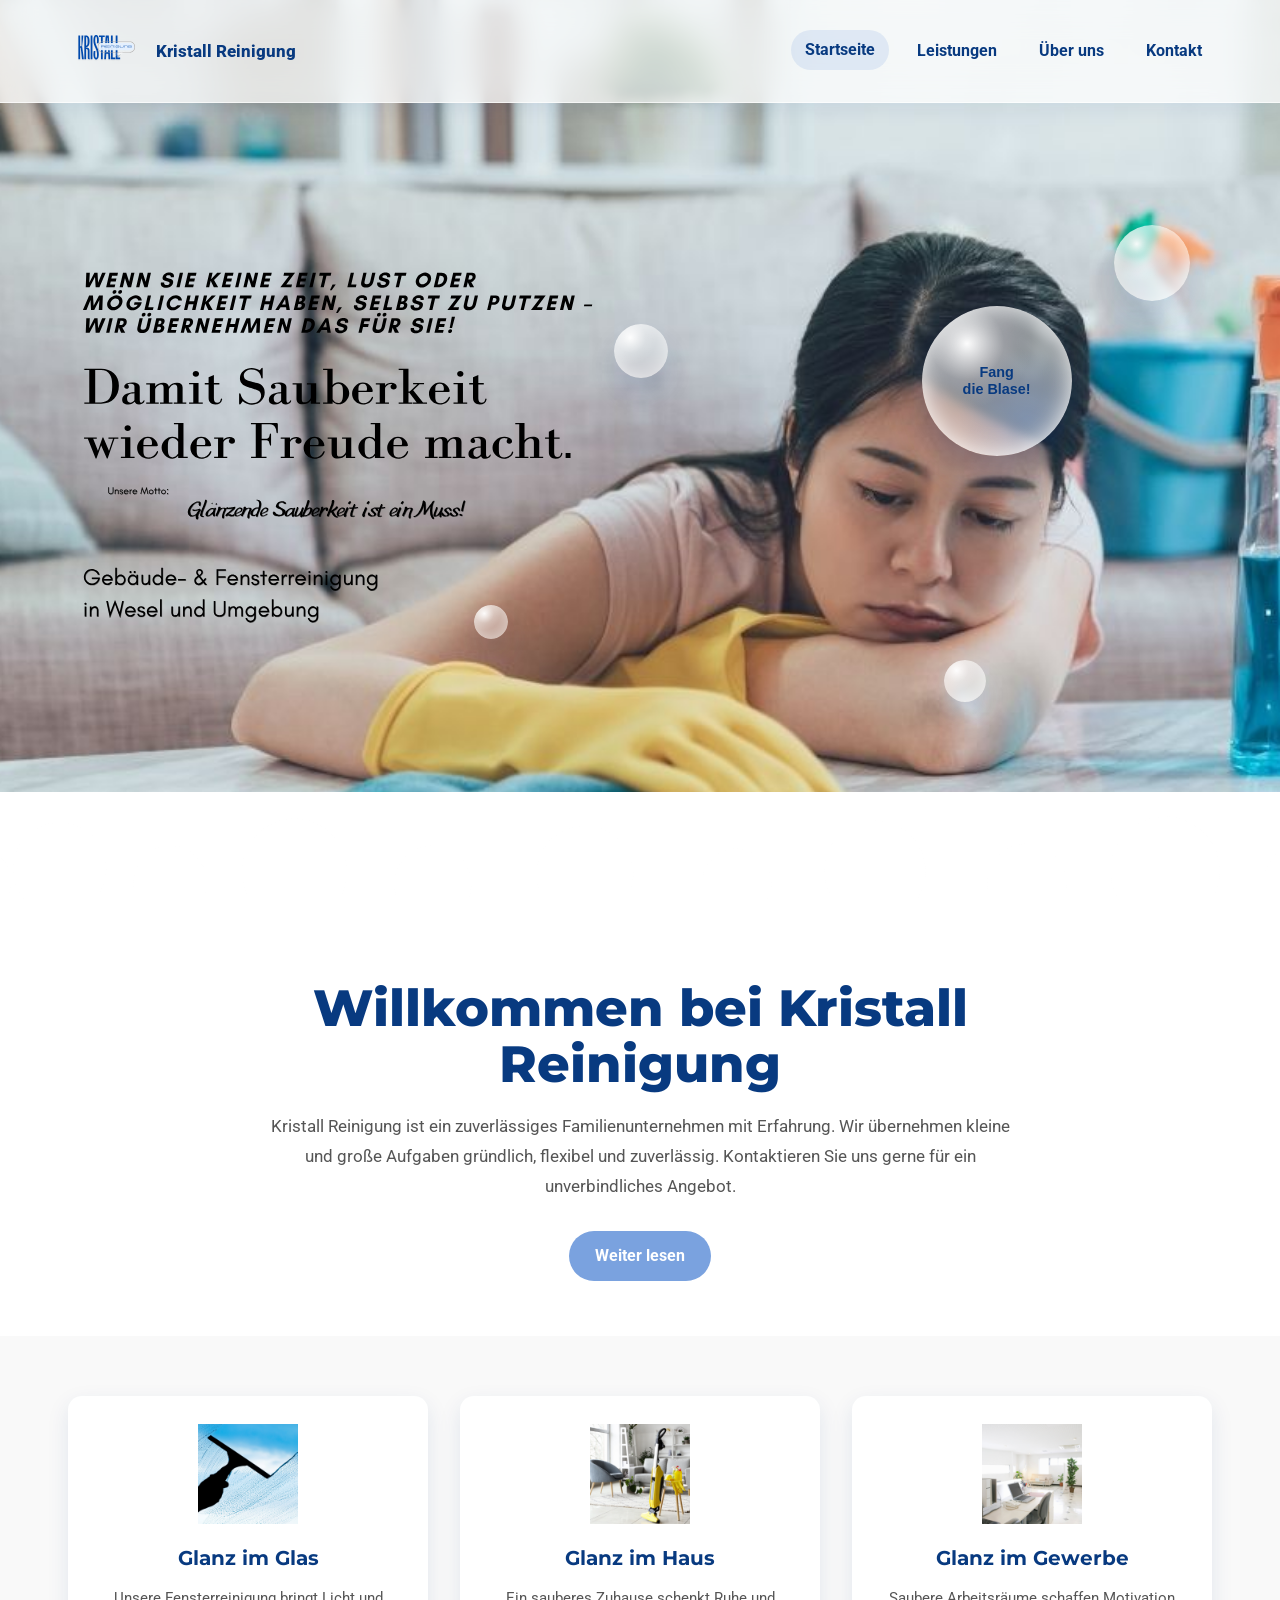
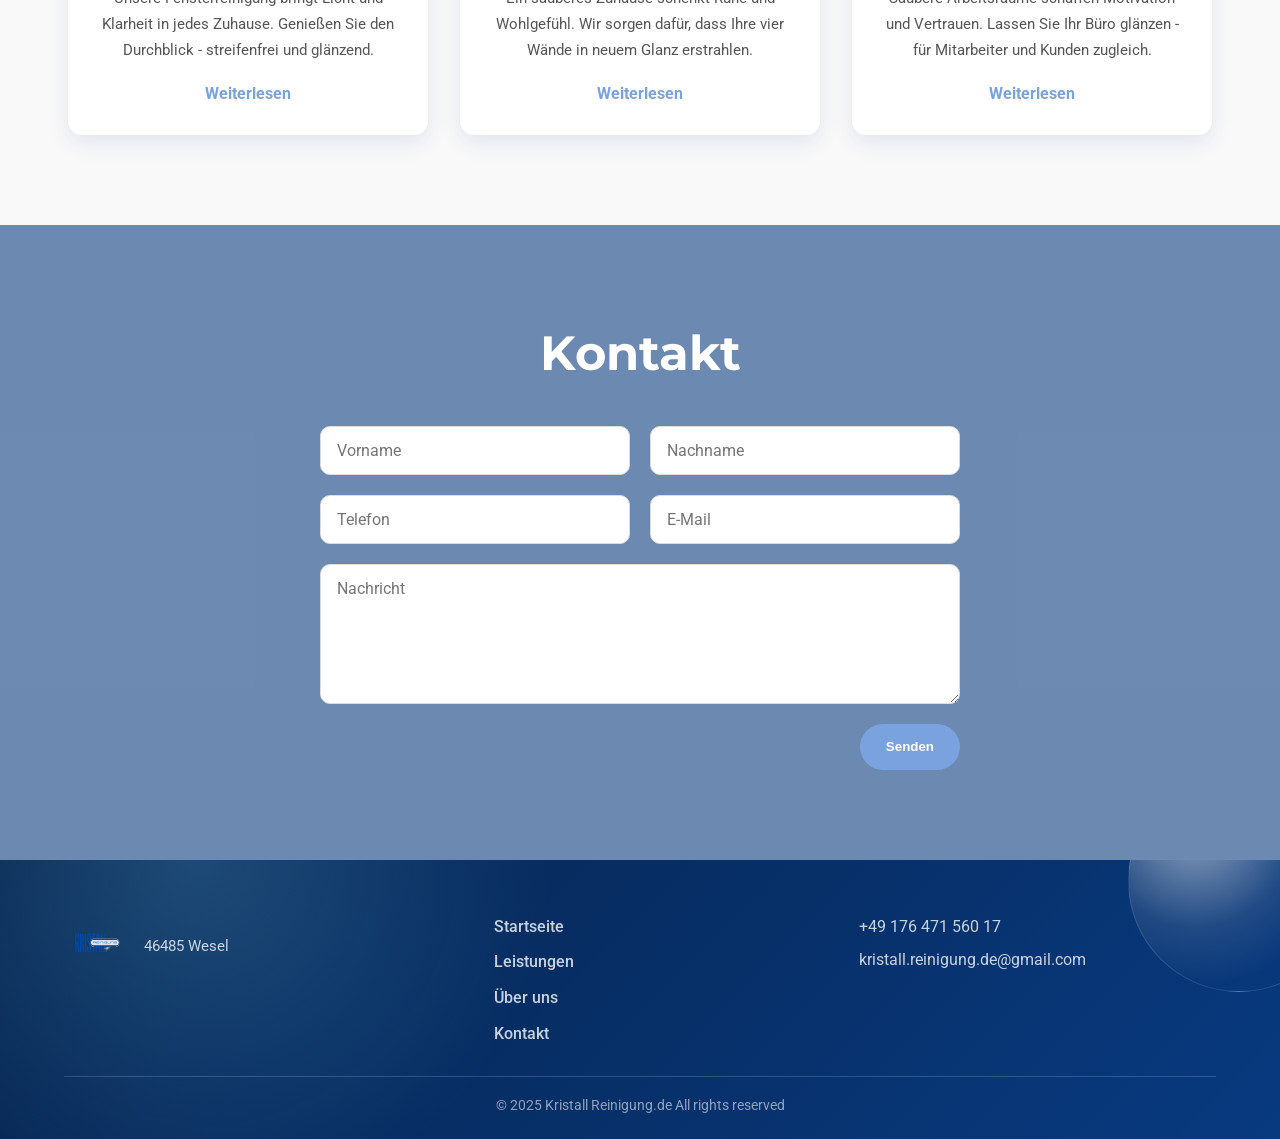
==== index.html @ ddc30ff7 "Add thank you page for contact forms" ====
<!DOCTYPE html>
<html lang="de">
<head>
    <meta charset="UTF-8">
    <meta name="viewport" content="width=device-width, initial-scale=1.0">
    <title>Kristall Reinigung Wesel</title>

    <link rel="icon" type="image/png" href="assets/images/kristall-favicon.png">
    <link rel="shortcut icon" type="image/png" href="assets/images/kristall-favicon.png">

    <link rel="stylesheet" href="styles/variables.css">
    <link rel="stylesheet" href="styles/global.css">
    <link rel="stylesheet" href="styles/header.css">
    <link rel="stylesheet" href="styles/footer.css">
    <link rel="stylesheet" href="styles/index.css">

    <link href="https://fonts.googleapis.com/css2?family=Montserrat:wght@600;700;800&family=Roboto:wght@300;400;500;700&display=swap" rel="stylesheet">
</head>
<body>

<header class="header">
    <div class="container nav-container">
        <a href="index.html" class="logo">
            <img src="assets/images/logo.svg" alt="Kristall Reinigung Logo">
            <span>Kristall Reinigung</span>
        </a>

        <button class="menu-toggle" type="button" aria-label="Menü öffnen" aria-expanded="false">
            <span class="hamburger"></span>
        </button>

        <nav class="navbar">
            <ul>
                <li><a href="index.html" class="active">Startseite</a></li>
                <li><a href="services.html">Leistungen</a></li>
                <li><a href="about.html">Über uns</a></li>
                <li><a href="contact.html">Kontakt</a></li>
            </ul>
        </nav>
    </div>
</header>

<main>
    <section class="hero" id="home">
        <img src="assets/images/banner.jpg" class="bg-image" alt="Kristall Reinigung">
        <img src="assets/images/banner-text.svg" class="banner-text" alt="Glänzende Sauberkeit ist ein Muss">

        <div class="hero-bubbles" aria-hidden="true">
            <span class="bubble bubble-1"></span>
            <span class="bubble bubble-2"></span>
            <span class="bubble bubble-3"></span>
            <span class="bubble bubble-4"></span>
        </div>

        <div class="foam-divider" aria-hidden="true"></div>
    </section>

    <section class="welcome-section">
        <div class="hero-content container">
            <h1 class="hero-title">Willkommen bei Kristall Reinigung</h1>
            <p class="hero-subtitle">
                Kristall Reinigung ist ein zuverlässiges Familienunternehmen mit Erfahrung.
                Wir übernehmen kleine und große Aufgaben gründlich, flexibel und zuverlässig.
                Kontaktieren Sie uns gerne für ein unverbindliches Angebot.
            </p>
            <a href="services.html" class="btn">Weiter lesen</a>
        </div>
    </section>

    <section class="info-section container">
        <div class="info-card">
            <img src="assets/images/Fenstern.png" alt="Fensterreinigung">
            <h3>Glanz im Glas</h3>
            <p>
                Unsere Fensterreinigung bringt Licht und Klarheit in jedes Zuhause.
                Genießen Sie den Durchblick - streifenfrei und glänzend.
            </p>
            <a href="services.html" class="link">Weiterlesen</a>
        </div>

        <div class="info-card">
            <img src="assets/images/Home.png" alt="Haushaltsreinigung">
            <h3>Glanz im Haus</h3>
            <p>
                Ein sauberes Zuhause schenkt Ruhe und Wohlgefühl.
                Wir sorgen dafür, dass Ihre vier Wände in neuem Glanz erstrahlen.
            </p>
            <a href="services.html" class="link">Weiterlesen</a>
        </div>

        <div class="info-card">
            <img src="assets/images/office.png" alt="Büroreinigung">
            <h3>Glanz im Gewerbe</h3>
            <p>
                Saubere Arbeitsräume schaffen Motivation und Vertrauen.
                Lassen Sie Ihr Büro glänzen - für Mitarbeiter und Kunden zugleich.
            </p>
            <a href="services.html" class="link">Weiterlesen</a>
        </div>
    </section>

    <section class="contact-section" id="contact">
        <div class="container contact-container">
            <h2>Kontakt</h2>

            <form action="thanks.html" method="get" class="contact-form">
                <div class="form-group">
                    <input type="text" name="first-name" placeholder="Vorname">
                    <input type="text" name="last-name" placeholder="Nachname">
                </div>

                <div class="form-group">
                    <input type="tel" name="phone" placeholder="Telefon">
                    <input type="email" name="email" placeholder="E-Mail">
                </div>

                <div class="form-group full-width">
                    <textarea name="message" placeholder="Nachricht"></textarea>
                </div>

                <input type="hidden" name="rabatt" id="discountInput" value="">

                <div class="saved-discount-box" id="savedDiscountBox" hidden>
                    Ihr Rabattcode: <strong id="savedDiscountCode">KRISTALL-10</strong>
                </div>

                <button type="submit" class="btn">Senden</button>
            </form>
        </div>
    </section>
</main>

<div class="discount-game" aria-live="polite">
    <button class="discount-bubble" type="button" aria-label="Rabatt-Blase platzen lassen">
        <span class="discount-bubble-text">Fang<br>die Blase!</span>
    </button>

    <div class="discount-result" hidden>
        <span class="discount-small">Glückwunsch!</span>
        <strong><span id="discount-value">10</span>% Rabatt</strong>
        <p>Ihr Rabattcode für Neukunden:</p>
        <b id="discount-code">KRISTALL-10</b>
        <a href="contact.html">Rabatt sichern / Termin vereinbaren</a>
    </div>
</div>

<footer class="footer">
    <div class="container footer-content">
        <div class="footer-logo">
            <a href="index.html" class="footer-logo-link">
                <img src="assets/images/logo.svg" alt="Kristall Reinigung Logo">
            </a>
            <p>46485 Wesel</p>
        </div>

        <nav class="footer-nav">
            <a href="index.html">Startseite</a>
            <a href="services.html">Leistungen</a>
            <a href="about.html">Über uns</a>
            <a href="contact.html">Kontakt</a>
        </nav>

        <div class="footer-contacts">
            <p>+49 176 471 560 17</p>
            <p>kristall.reinigung.de@gmail.com</p>
        </div>
    </div>

    <div class="footer-bottom">
        <p>© 2025 Kristall Reinigung.de All rights reserved</p>
    </div>
</footer>

<script src="scripts/index.js"></script>
</body>
</html>
---- styles/variables.css ----
:root {
    --accent: #7aa2df;
    --accent-light: #bfe9ff;
    --accent-soft: #eef8ff;

    --sea: #6fc8f0;
    --sea-light: #e9f7ff;

    --dark: #083a80;
    --dark-deep: #06244e;

    --light: #ffffff;
    --soft-white: #f7fbff;
    --background-light: #f9f9f9;

    --text-color: #555555;
    --text-dark: #17233d;
    --muted: #5d6b82;

    --border-color: #dddddd;
    --border-soft: rgba(122, 162, 223, 0.16);

    --shadow-soft: 0 18px 45px rgba(8, 58, 128, 0.12);
    --shadow-medium: 0 22px 60px rgba(8, 58, 128, 0.16);
    --shadow-strong: 0 28px 70px rgba(8, 58, 128, 0.22);

    --radius-small: 18px;
    --radius-medium: 24px;
    --radius-large: 32px;
    --radius-pill: 999px;

    --font-body: "Roboto", sans-serif;
    --font-heading: "Montserrat", "Roboto", sans-serif;
}:root {
    --accent: #7aa2df;
    --accent-light: #bfe9ff;
    --accent-soft: #eef8ff;
    --sea: #6fc8f0;
    --sea-light: #e9f7ff;

    --dark: #083a80;
    --dark-deep: #06244e;
    --light: #ffffff;
    --soft-white: #f7fbff;

    --background-light: #f9f9f9;
    --text-color: #555555;
    --text-dark: #17233d;
    --muted: #5d6b82;
    --border-color: #dddddd;
    --border-soft: rgba(122, 162, 223, 0.16);

    --shadow-soft: 0 18px 45px rgba(8, 58, 128, 0.12);
    --shadow-medium: 0 22px 60px rgba(8, 58, 128, 0.16);
    --shadow-strong: 0 28px 70px rgba(8, 58, 128, 0.22);

    --radius-small: 18px;
    --radius-medium: 24px;
    --radius-large: 32px;
    --radius-pill: 999px;

    --font-body: "Roboto", sans-serif;
    --font-heading: "Montserrat", "Roboto", sans-serif;
}
---- styles/global.css ----
* {
    box-sizing: border-box;
    margin: 0;
    padding: 0;
}

html {
    scroll-behavior: smooth;
}

body {
    font-family: "Roboto", sans-serif;
    line-height: 1.6;
    color: var(--text-color);
    background: var(--background-light);
    overflow-x: hidden;
}

img {
    max-width: 100%;
}

.container {
    width: min(90%, 1200px);
    margin: 0 auto;
}

.btn {
    display: inline-flex;
    align-items: center;
    justify-content: center;
    min-height: 46px;
    padding: 0 24px;
    border: none;
    border-radius: 999px;
    background: var(--accent);
    color: var(--light);
    text-decoration: none;
    font-weight: 700;
    cursor: pointer;
    transition: background 0.25s ease, transform 0.25s ease, box-shadow 0.25s ease;
}

.btn:hover {
    background: #0949a8;
    transform: translateY(-2px);
    box-shadow: 0 14px 30px rgba(8, 58, 128, 0.22);
}

.header {
    position: fixed;
    top: 0;
    left: 0;
    width: 100%;
    padding: 10px 0;
    background: rgba(255, 255, 255, 0.72);
    backdrop-filter: blur(16px);
    box-shadow: 0 4px 18px rgba(8, 58, 128, 0.08);
    border-bottom: 1px solid rgba(255, 255, 255, 0.65);
    z-index: 1000;
}

.nav-container {
    display: flex;
    justify-content: space-between;
    align-items: center;
    min-height: 76px;
    position: relative;
}

.logo {
    display: flex;
    align-items: center;
    gap: 10px;
    color: var(--dark);
    text-decoration: none;
    font-weight: 800;
}

.logo img {
    max-height: 82px;
    height: auto;
    display: block;
}

.logo span {
    font-size: 1.05rem;
}

.navbar ul {
    list-style: none;
    display: flex;
    align-items: center;
    gap: 14px;
    margin: 0;
    padding: 0;
}

.navbar a {
    display: inline-flex;
    align-items: center;
    justify-content: center;
    min-height: 40px;
    padding: 0 14px;
    border-radius: 999px;
    color: var(--dark);
    text-decoration: none;
    font-weight: 700;
    transition: background 0.25s ease, color 0.25s ease, transform 0.25s ease;
}

.navbar a:hover,
.navbar a.active {
    background: rgba(122, 162, 223, 0.18);
    color: var(--dark);
    transform: translateY(-1px);
}

.menu-toggle {
    display: none;
    width: 46px;
    height: 46px;
    border: none;
    border-radius: 50%;
    background: var(--dark);
    cursor: pointer;
    position: relative;
    z-index: 1001;
}

.hamburger,
.hamburger::before,
.hamburger::after {
    display: block;
    width: 22px;
    height: 2px;
    border-radius: 99px;
    background: var(--light);
    position: absolute;
    left: 12px;
    transition: transform 0.3s ease, opacity 0.25s ease, top 0.3s ease;
}

.hamburger {
    top: 22px;
}

.hamburger::before,
.hamburger::after {
    content: "";
    left: 0;
}

.hamburger::before {
    top: -7px;
}

.hamburger::after {
    top: 7px;
}

.nav-container.active .hamburger {
    background: transparent;
}

.nav-container.active .hamburger::before {
    top: 0;
    transform: rotate(45deg);
}

.nav-container.active .hamburger::after {
    top: 0;
    transform: rotate(-45deg);
}

.section-title {
    font-family: "Montserrat", "Roboto", sans-serif;
    color: var(--dark);
    font-size: clamp(2rem, 4vw, 3rem);
    line-height: 1.1;
}

.section-kicker {
    display: inline-flex;
    align-items: center;
    min-height: 34px;
    padding: 0 14px;
    border-radius: 999px;
    color: var(--dark);
    background: rgba(122, 162, 223, 0.14);
    font-weight: 800;
    font-size: 0.82rem;
    letter-spacing: 0.03em;
}

@media (max-width: 900px) {
    .nav-container {
        min-height: 70px;
    }

    .logo img {
        max-height: 70px;
    }

    .menu-toggle {
        display: block;
    }

    .navbar {
        display: none;
    }

    .nav-container.active .navbar {
        display: block;
    }

    .nav-container.active .navbar ul {
        position: absolute;
        top: calc(100% + 10px);
        left: 0;
        right: 0;
        display: grid;
        gap: 8px;
        padding: 16px;
        border-radius: 24px;
        background: rgba(255, 255, 255, 0.96);
        box-shadow: 0 20px 48px rgba(8, 58, 128, 0.16);
        border: 1px solid rgba(122, 162, 223, 0.18);
    }

    .nav-container.active .navbar li {
        width: 100%;
    }

    .nav-container.active .navbar a {
        width: 100%;
        min-height: 44px;
        background: rgba(122, 162, 223, 0.08);
    }
}

@media (max-width: 560px) {
    .container {
        width: min(100% - 28px, 1200px);
    }

    .header {
        padding: 8px 0;
    }

    .logo img {
        max-height: 58px;
    }

    .logo span {
        display: none;
    }

    .btn {
        width: 100%;
    }
}
---- styles/header.css ----
.header {
    position: fixed;
    top: 0;
    left: 0;
    width: 100%;
    padding: 10px 0;
    background: rgba(255, 255, 255, 0.72);
    backdrop-filter: blur(16px);
    box-shadow: 0 4px 18px rgba(8, 58, 128, 0.08);
    border-bottom: 1px solid rgba(255, 255, 255, 0.65);
    z-index: 1000;
}

.nav-container {
    display: flex;
    justify-content: space-between;
    align-items: center;
    min-height: 76px;
    position: relative;
}

.logo {
    display: flex;
    align-items: center;
    gap: 10px;
    color: var(--dark);
    text-decoration: none;
    font-weight: 800;
}

.logo img {
    max-height: 82px;
    height: auto;
    display: block;
}

.logo span {
    font-size: 1.05rem;
}

.navbar ul {
    list-style: none;
    display: flex;
    align-items: center;
    gap: 14px;
    margin: 0;
    padding: 0;
}

.navbar a {
    display: inline-flex;
    align-items: center;
    justify-content: center;
    min-height: 40px;
    padding: 0 14px;
    border-radius: 999px;
    color: var(--dark);
    text-decoration: none;
    font-weight: 700;
    transition: background 0.25s ease, color 0.25s ease, transform 0.25s ease;
}

.navbar a:hover,
.navbar a.active {
    background: rgba(122, 162, 223, 0.18);
    color: var(--dark);
    transform: translateY(-1px);
}

.menu-toggle {
    display: none;
    width: 46px;
    height: 46px;
    border: none;
    border-radius: 50%;
    background: var(--dark);
    cursor: pointer;
    position: relative;
    z-index: 1001;
}

.hamburger,
.hamburger::before,
.hamburger::after {
    display: block;
    width: 22px;
    height: 2px;
    border-radius: 99px;
    background: var(--light);
    position: absolute;
    left: 12px;
    transition: transform 0.3s ease, opacity 0.25s ease, top 0.3s ease;
}

.hamburger {
    top: 22px;
}

.hamburger::before,
.hamburger::after {
    content: "";
    left: 0;
}

.hamburger::before {
    top: -7px;
}

.hamburger::after {
    top: 7px;
}

.nav-container.active .hamburger {
    background: transparent;
}

.nav-container.active .hamburger::before {
    top: 0;
    transform: rotate(45deg);
}

.nav-container.active .hamburger::after {
    top: 0;
    transform: rotate(-45deg);
}

@media (max-width: 900px) {
    .nav-container {
        min-height: 70px;
    }

    .logo img {
        max-height: 70px;
    }

    .menu-toggle {
        display: block;
    }

    .navbar {
        display: none;
    }

    .nav-container.active .navbar {
        display: block;
    }

    .nav-container.active .navbar ul {
        position: absolute;
        top: calc(100% + 10px);
        left: 0;
        right: 0;
        display: grid;
        gap: 8px;
        padding: 16px;
        border-radius: 24px;
        background: rgba(255, 255, 255, 0.96);
        box-shadow: 0 20px 48px rgba(8, 58, 128, 0.16);
        border: 1px solid rgba(122, 162, 223, 0.18);
    }

    .nav-container.active .navbar li {
        width: 100%;
    }

    .nav-container.active .navbar a {
        width: 100%;
        min-height: 44px;
        background: rgba(122, 162, 223, 0.08);
    }
}

@media (max-width: 560px) {
    .header {
        padding: 8px 0;
    }

    .logo img {
        max-height: 58px;
    }

    .logo span {
        display: none;
    }
}
---- styles/footer.css ----
.footer {
    position: relative;
    background:
        radial-gradient(circle at 15% 0%, rgba(111, 200, 240, 0.22), transparent 32%),
        linear-gradient(135deg, #06244e 0%, #083a80 100%);
    color: var(--light);
    padding: 54px 0 22px;
    overflow: hidden;
}

.footer::before {
    content: "";
    position: absolute;
    width: 220px;
    height: 220px;
    right: -70px;
    top: -90px;
    border-radius: 50%;
    background:
        radial-gradient(circle at 30% 25%, rgba(255, 255, 255, 0.55), rgba(255, 255, 255, 0.1) 45%, transparent 72%);
    border: 1px solid rgba(255, 255, 255, 0.12);
    pointer-events: none;
}

.footer-content {
    position: relative;
    z-index: 2;
    display: grid;
    grid-template-columns: 1.2fr 1fr 1.1fr;
    gap: 40px;
    align-items: start;
    padding-bottom: 30px;
    border-bottom: 1px solid rgba(255, 255, 255, 0.16);
}

.footer-logo {
    display: flex;
    align-items: center;
    gap: 16px;
}

.footer-logo .logo {
    flex-shrink: 0;
}

.footer-logo img {
    height: 64px;
    width: auto;
    display: block;
}

.footer-logo p {
    margin: 0;
    max-width: 260px;
    color: rgba(255, 255, 255, 0.78);
    font-size: 0.95rem;
    line-height: 1.6;
}

.footer-nav {
    display: grid;
    gap: 10px;
}

.footer-nav a {
    color: rgba(255, 255, 255, 0.78);
    text-decoration: none;
    font-weight: 500;
    transition: color 0.25s ease, transform 0.25s ease;
}

.footer-nav a:hover {
    color: var(--light);
    transform: translateX(4px);
}

.footer-contacts {
    display: grid;
    gap: 8px;
}

.footer-contacts p {
    margin: 0;
    color: rgba(255, 255, 255, 0.78);
    overflow-wrap: anywhere;
}

.footer-bottom {
    position: relative;
    z-index: 2;
    padding-top: 18px;
    text-align: center;
}

.footer-bottom p {
    margin: 0;
    font-size: 0.85rem;
    color: rgba(255, 255, 255, 0.55);
}

@media (max-width: 900px) {
    .footer-content {
        grid-template-columns: 1fr;
        text-align: center;
        gap: 28px;
    }

    .footer-logo {
        justify-content: center;
        flex-direction: column;
    }

    .footer-logo p {
        max-width: 420px;
    }

    .footer-nav {
        justify-items: center;
    }

    .footer-nav a:hover {
        transform: none;
    }
}

@media (max-width: 560px) {
    .footer {
        padding: 44px 0 18px;
    }

    .footer-logo img {
        height: 56px;
    }

    .footer-content {
        gap: 24px;
        padding-bottom: 24px;
    }

    .footer-bottom p {
        font-size: 0.78rem;
        line-height: 1.5;
    }
}
---- styles/index.css ----
.hero {
    position: relative;
    height: 100vh;
    min-height: 680px;
    overflow: hidden;
    background: linear-gradient(to bottom, #7aa2df, #f9f9f9);
}

.bg-image {
    position: absolute;
    inset: 0;
    width: 100%;
    height: 100%;
    object-fit: cover;
    object-position: center;
    z-index: 1;
}

.banner-text {
    position: absolute;
    top: 50%;
    left: 5%;
    width: min(42%, 560px);
    height: auto;
    transform: translateY(-50%);
    z-index: 3;
}

.hero-bubbles {
    position: absolute;
    inset: 0;
    z-index: 4;
    pointer-events: none;
}

.bubble {
    position: absolute;
    display: block;
    border-radius: 50%;
    background:
        radial-gradient(circle at 30% 25%, rgba(255,255,255,0.95), rgba(255,255,255,0.22) 28%, transparent 48%),
        rgba(255, 255, 255, 0.22);
    box-shadow:
        inset 0 0 22px rgba(255,255,255,0.72),
        0 16px 28px rgba(8,58,128,0.12);
    backdrop-filter: blur(2px);
    transition: transform 0.2s ease-out;
}

.bubble-1 {
    width: 76px;
    height: 76px;
    right: 7%;
    top: 25%;
    animation: floatBubble 7s ease-in-out infinite;
}

.bubble-2 {
    width: 42px;
    height: 42px;
    right: 23%;
    bottom: 22%;
    animation: floatBubble 6s ease-in-out infinite reverse;
}

.bubble-3 {
    width: 54px;
    height: 54px;
    left: 48%;
    top: 36%;
    animation: floatBubble 8s ease-in-out infinite;
}

.bubble-4 {
    width: 34px;
    height: 34px;
    left: 37%;
    bottom: 29%;
    animation: floatBubble 5s ease-in-out infinite reverse;
}

@keyframes floatBubble {
    0%, 100% {
        margin-top: 0;
    }

    50% {
        margin-top: -22px;
    }
}

.foam-divider {
    position: absolute;
    left: -4%;
    right: -4%;
    bottom: -2px;
    height: 110px;
    z-index: 6;
    background:
        radial-gradient(circle at 2% 82%, #ffffff 0 34px, transparent 35px),
        radial-gradient(circle at 8% 70%, #ffffff 0 46px, transparent 47px),
        radial-gradient(circle at 16% 82%, #ffffff 0 36px, transparent 37px),
        radial-gradient(circle at 25% 72%, #ffffff 0 52px, transparent 53px),
        radial-gradient(circle at 35% 84%, #ffffff 0 38px, transparent 39px),
        radial-gradient(circle at 46% 75%, #ffffff 0 48px, transparent 49px),
        radial-gradient(circle at 57% 83%, #ffffff 0 34px, transparent 35px),
        radial-gradient(circle at 67% 72%, #ffffff 0 50px, transparent 51px),
        radial-gradient(circle at 78% 83%, #ffffff 0 39px, transparent 40px),
        radial-gradient(circle at 88% 72%, #ffffff 0 54px, transparent 55px),
        radial-gradient(circle at 98% 84%, #ffffff 0 40px, transparent 41px),
        linear-gradient(#ffffff, #ffffff);
}

.welcome-section {
    padding: 80px 0 55px;
    background: #ffffff;
    text-align: center;
}

.hero-content {
    position: relative;
    z-index: 4;
    max-width: 760px;
}

.hero-title {
    margin-bottom: 18px;
    color: var(--dark);
    font-family: var(--font-heading);
    font-size: clamp(2rem, 4vw, 3.2rem);
    font-weight: 800;
    line-height: 1.1;
}

.hero-subtitle {
    margin-bottom: 30px;
    color: var(--text-color);
    font-size: 1.05rem;
    line-height: 1.8;
}

.btn {
    display: inline-block;
    padding: 12px 26px;
    border: none;
    border-radius: 30px;
    background: var(--accent);
    color: var(--light);
    font-weight: 700;
    text-decoration: none;
    cursor: pointer;
    transition: background 0.3s ease, transform 0.25s ease, box-shadow 0.25s ease;
}

.btn:hover {
    background: #0949a8;
    transform: translateY(-2px);
    box-shadow: 0 14px 28px rgba(8, 58, 128, 0.22);
}

.info-section {
    display: flex;
    flex-wrap: wrap;
    justify-content: space-around;
    align-items: stretch;
    gap: 24px;
    padding: 60px 0 90px;
    background: var(--background-light);
    text-align: center;
}

.info-card {
    flex: 1 1 300px;
    display: flex;
    flex-direction: column;
    justify-content: space-between;
    max-width: 360px;
    padding: 28px 24px;
    border-radius: 14px;
    background: var(--light);
    box-shadow: 0 8px 22px rgba(8, 58, 128, 0.1);
    transition: transform 0.3s ease, box-shadow 0.3s ease;
}

.info-card:hover {
    transform: translateY(-6px);
    box-shadow: 0 16px 34px rgba(8, 58, 128, 0.16);
}

.info-card img {
    width: 100px;
    height: 100px;
    margin: 0 auto 18px;
    object-fit: contain;
}

.info-card h3 {
    margin-bottom: 12px;
    color: var(--dark);
    font-family: var(--font-heading);
    font-size: 1.25rem;
}

.info-card p {
    margin-bottom: 18px;
    color: var(--text-color);
    font-size: 0.95rem;
    line-height: 1.7;
}

.link {
    color: var(--accent);
    font-weight: 700;
    text-decoration: none;
}

.link:hover {
    color: var(--dark);
}

.contact-section {
    position: relative;
    padding: 90px 0;
    background: url("../assets/images/contact-bg.jpg") center/cover no-repeat;
    text-align: center;
}

.contact-section::before {
    content: "";
    position: absolute;
    inset: 0;
    background: rgba(8, 58, 128, 0.58);
    z-index: 1;
}

.contact-container {
    position: relative;
    z-index: 2;
    color: var(--light);
}

.contact-container h2 {
    margin-bottom: 34px;
    font-family: var(--font-heading);
    font-size: clamp(2rem, 4vw, 3rem);
}

.contact-form {
    display: flex;
    flex-direction: column;
    gap: 20px;
    max-width: 640px;
    margin: 0 auto;
}

.form-group {
    display: flex;
    gap: 20px;
}

.form-group input,
.form-group textarea {
    width: 100%;
    flex: 1;
    padding: 14px 16px;
    border: 1px solid var(--border-color);
    border-radius: 10px;
    font-family: var(--font-body);
    font-size: 1rem;
}

.form-group textarea {
    min-height: 140px;
    resize: vertical;
}

.form-group.full-width {
    width: 100%;
}

.contact-form .btn {
    align-self: flex-end;
}

.saved-discount-box {
    padding: 13px 16px;
    border-radius: 16px;
    background: rgba(255, 255, 255, 0.92);
    color: var(--dark);
    font-weight: 600;
    text-align: center;
}

.discount-game {
    position: fixed;
    inset: 0;
    z-index: 900;
    pointer-events: none;
}

.discount-bubble {
    position: absolute;
    z-index: 901;
    left: 72vw;
    top: 34vh;
    width: 150px;
    height: 150px;
    border: none;
    border-radius: 50%;
    cursor: pointer;
    pointer-events: auto;
    touch-action: manipulation;
    color: var(--dark);
    font-weight: 800;
    background:
        radial-gradient(circle at 30% 25%, rgba(255,255,255,0.98), rgba(255,255,255,0.18) 24%, transparent 42%),
        radial-gradient(circle at 70% 75%, rgba(122,162,223,0.38), transparent 45%),
        rgba(255,255,255,0.46);
    box-shadow:
        inset 0 0 24px rgba(255,255,255,0.95),
        0 18px 35px rgba(8,58,128,0.24);
    backdrop-filter: blur(4px);
    animation: roamingBubblePage 12s ease-in-out infinite alternate;
}

.discount-bubble:hover {
    transform: scale(1.04);
}

.discount-bubble-text {
    display: block;
    font-size: 0.9rem;
    line-height: 1.15;
    pointer-events: none;
}

.discount-bubble.is-popped {
    display: none;
}

.discount-result {
    position: fixed;
    z-index: 3002;
    left: auto;
    right: 24px;
    top: auto;
    bottom: 24px;
    width: min(360px, calc(100% - 32px));
    padding: 28px 24px;
    border-radius: 28px;
    background: #ffffff;
    color: var(--dark);
    box-shadow: 0 30px 80px rgba(8,58,128,0.28);
    pointer-events: auto;
    text-align: center;
    transform: translateY(14px) scale(0.96);
    opacity: 0;
    transition: opacity 0.25s ease, transform 0.25s ease;
}

.discount-result.is-visible {
    opacity: 1;
    transform: translateY(0) scale(1);
}

.discount-result::before {
    content: "Nur für Neukunden";
    display: inline-flex;
    margin-bottom: 12px;
    padding: 7px 13px;
    border-radius: 999px;
    background: var(--accent-soft);
    color: var(--dark);
    font-size: 0.78rem;
    font-weight: 800;
    text-transform: uppercase;
    letter-spacing: 0.06em;
}

.discount-result strong {
    display: block;
    margin: 6px 0;
    font-size: 2.4rem;
    line-height: 1;
}

.discount-result p {
    margin: 8px 0;
    color: var(--muted);
}

.discount-result b {
    display: inline-block;
    margin: 8px 0 16px;
    padding: 9px 16px;
    border-radius: 999px;
    background: var(--accent-soft);
    color: var(--dark);
}

.discount-result a {
    display: inline-block;
    padding: 12px 20px;
    border-radius: 999px;
    background: var(--dark);
    color: #ffffff;
    text-decoration: none;
    font-weight: 800;
}

.discount-result a:hover {
    background: #0949a8;
}

.discount-small {
    display: block;
    font-size: 0.9rem;
    color: var(--muted);
}

.bubble-splash {
    position: fixed;
    width: 14px;
    height: 14px;
    z-index: 4000;
    border-radius: 50%;
    pointer-events: none;
    background:
        radial-gradient(circle at 30% 25%, #ffffff, rgba(255,255,255,0.3) 45%, rgba(122,162,223,0.18));
    box-shadow: inset 0 0 8px rgba(255,255,255,0.95);
    animation: bubbleSplash 0.85s ease-out forwards;
}

@keyframes bubbleSplash {
    0% {
        opacity: 1;
        transform: translate(-50%, -50%) scale(0.4);
    }

    100% {
        opacity: 0;
        transform: translate(calc(-50% + var(--move-x)), calc(-50% + var(--move-y))) scale(1.4);
    }
}

@keyframes roamingBubblePage {
    0% { left: 72vw; top: 22vh; }
    18% { left: 82vw; top: 64vh; }
    36% { left: 48vw; top: 76vh; }
    54% { left: 16vw; top: 58vh; }
    72% { left: 28vw; top: 24vh; }
    100% { left: 76vw; top: 38vh; }
}

@media (max-width: 900px) {
    .hero {
        height: auto;
        min-height: 740px;
        display: flex;
        flex-direction: column;
        justify-content: flex-end;
        padding-top: 120px;
    }

    .bg-image {
        position: absolute;
        object-position: center;
    }

    .banner-text {
        top: 46%;
        left: 50%;
        width: 82%;
        max-width: 520px;
        transform: translate(-50%, -50%);
    }

    .info-section {
        flex-direction: column;
        align-items: center;
    }

    .info-card {
        width: 100%;
        max-width: 420px;
    }

    .form-group {
        flex-direction: column;
        gap: 16px;
    }

    .contact-form .btn {
        align-self: center;
    }
}

@media (max-width: 560px) {
    .hero {
        min-height: 680px;
    }

    .banner-text {
        width: 92%;
    }

    .foam-divider {
        height: 82px;
    }

    .welcome-section {
        padding: 65px 0 45px;
    }

    .info-section {
        padding: 45px 0 70px;
    }

    .discount-bubble {
        width: 112px;
        height: 112px;
        left: 62vw;
        top: 66vh;
    }

    .discount-result {
        right: 14px;
        bottom: 14px;
        width: calc(100% - 28px);
    }
}
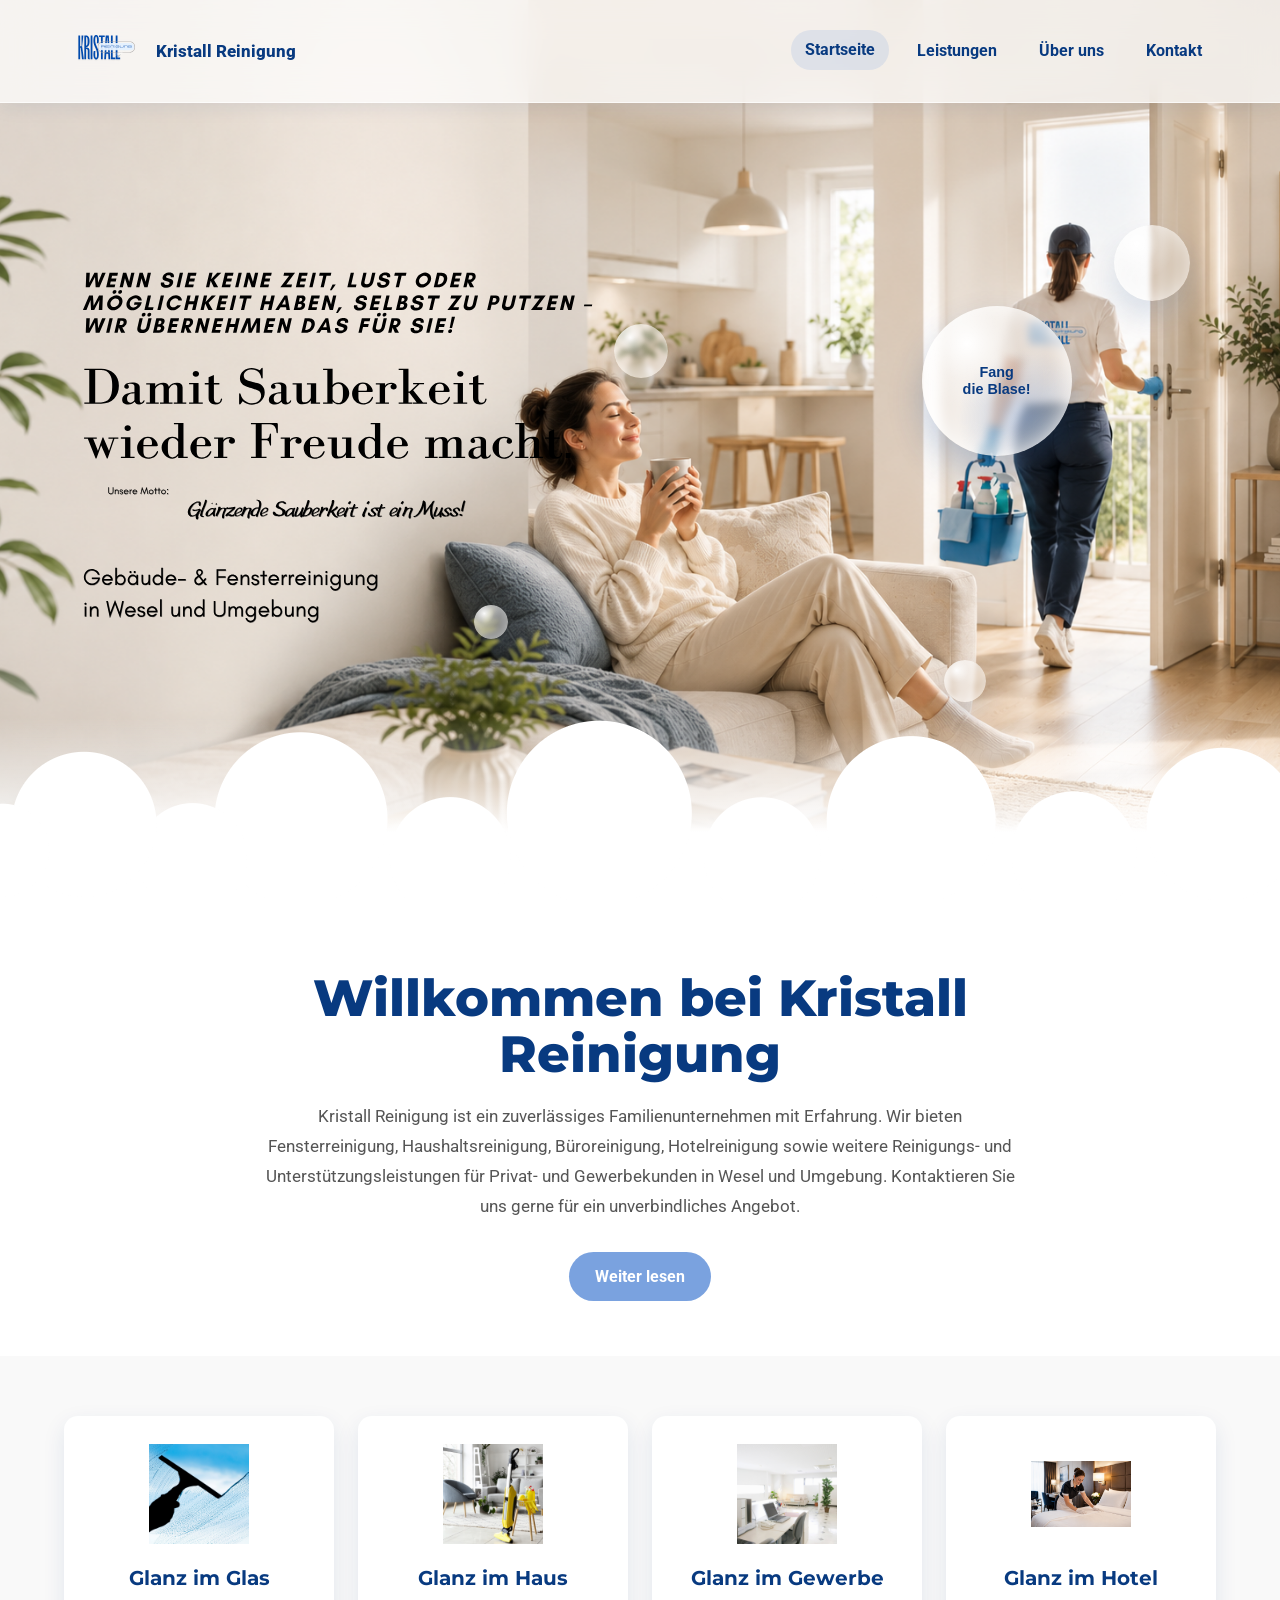
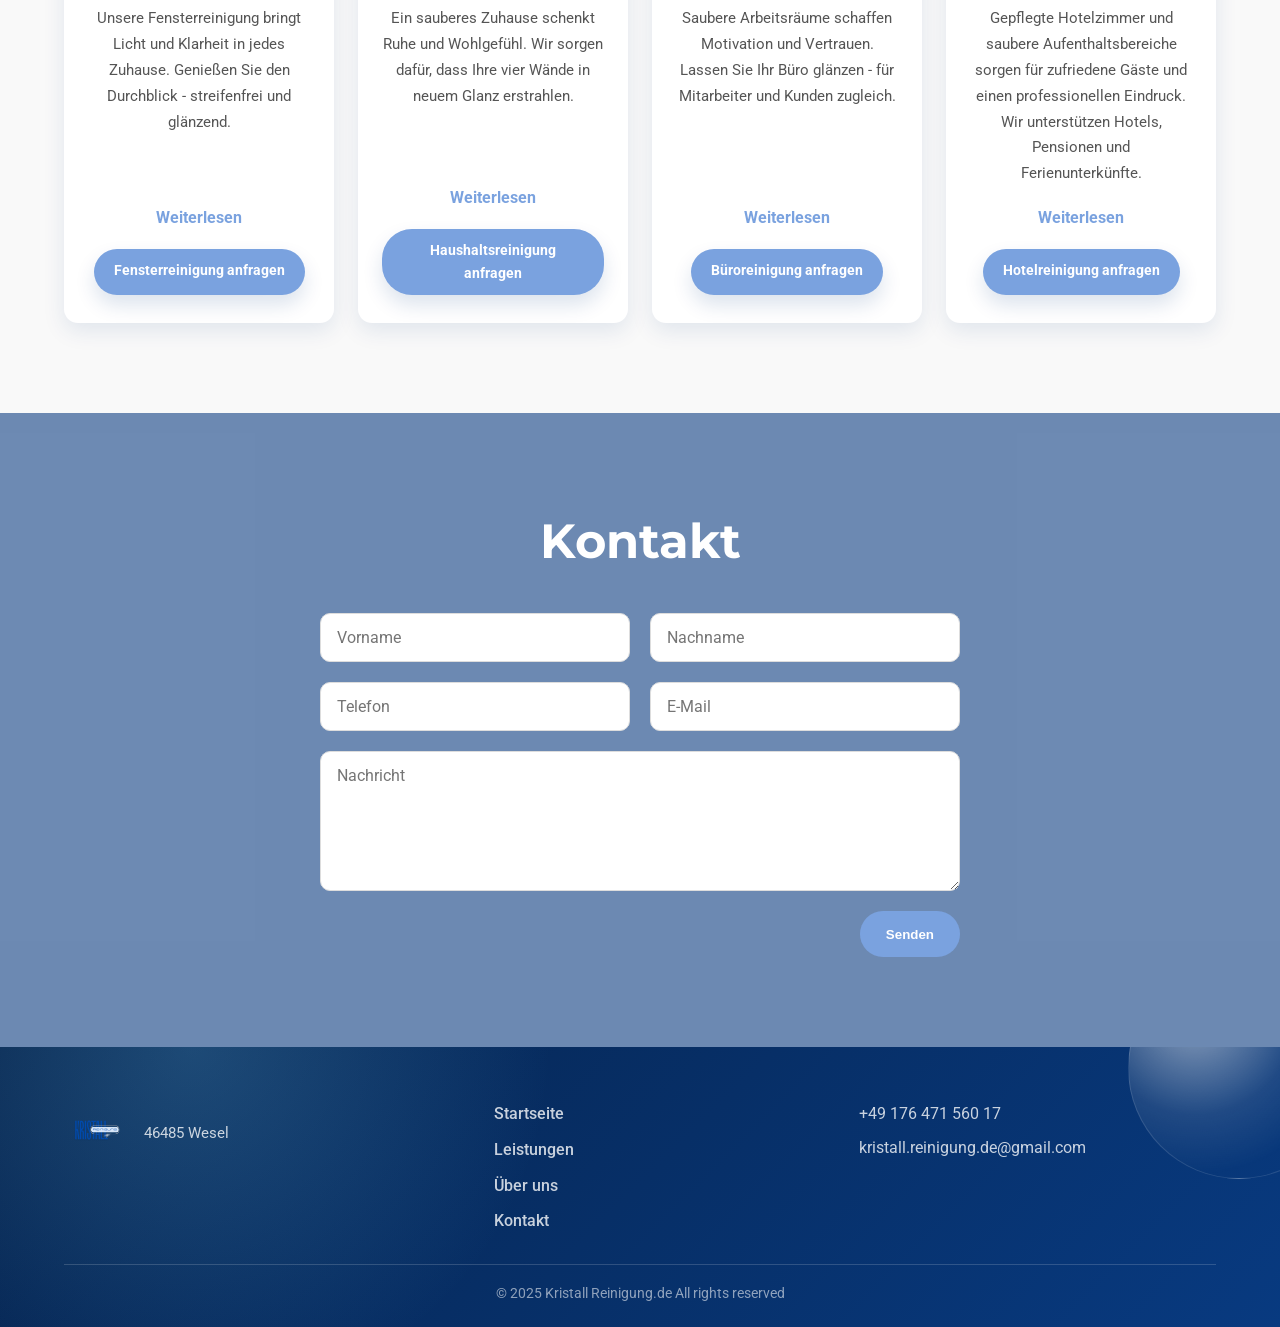
==== commit d8bae136: "feat: add hotel cleaning service and update homepage" ====
--- a/index.html
+++ b/index.html
@@ -42,7 +42,7 @@
 
 <main>
     <section class="hero" id="home">
-        <img src="assets/images/banner.jpg" class="bg-image" alt="Kristall Reinigung">
+        <img src="assets/images/start-hero.png" class="bg-image" alt="Kristall Reinigung">
         <img src="assets/images/banner-text.svg" class="banner-text" alt="Glänzende Sauberkeit ist ein Muss">
 
         <div class="hero-bubbles" aria-hidden="true">
@@ -60,14 +60,16 @@
             <h1 class="hero-title">Willkommen bei Kristall Reinigung</h1>
             <p class="hero-subtitle">
                 Kristall Reinigung ist ein zuverlässiges Familienunternehmen mit Erfahrung.
-                Wir übernehmen kleine und große Aufgaben gründlich, flexibel und zuverlässig.
+                Wir bieten Fensterreinigung, Haushaltsreinigung, Büroreinigung,
+                Hotelreinigung sowie weitere Reinigungs- und Unterstützungsleistungen
+                für Privat- und Gewerbekunden in Wesel und Umgebung.
                 Kontaktieren Sie uns gerne für ein unverbindliches Angebot.
             </p>
             <a href="services.html" class="btn">Weiter lesen</a>
         </div>
     </section>
 
-    <section class="info-section container">
+    <section class="info-section container" aria-label="Unsere Leistungen">
         <div class="info-card">
             <img src="assets/images/Fenstern.png" alt="Fensterreinigung">
             <h3>Glanz im Glas</h3>
@@ -76,6 +78,7 @@
                 Genießen Sie den Durchblick - streifenfrei und glänzend.
             </p>
             <a href="services.html" class="link">Weiterlesen</a>
+            <a href="#contact" class="btn service-request-btn">Fensterreinigung anfragen</a>
         </div>
 
         <div class="info-card">
@@ -86,6 +89,7 @@
                 Wir sorgen dafür, dass Ihre vier Wände in neuem Glanz erstrahlen.
             </p>
             <a href="services.html" class="link">Weiterlesen</a>
+            <a href="#contact" class="btn service-request-btn">Haushaltsreinigung anfragen</a>
         </div>
 
         <div class="info-card">
@@ -96,6 +100,19 @@
                 Lassen Sie Ihr Büro glänzen - für Mitarbeiter und Kunden zugleich.
             </p>
             <a href="services.html" class="link">Weiterlesen</a>
+            <a href="#contact" class="btn service-request-btn">Büroreinigung anfragen</a>
+        </div>
+
+        <div class="info-card">
+            <img src="assets/images/hotel-card.png" alt="Hotelreinigung">
+            <h3>Glanz im Hotel</h3>
+            <p>
+                Gepflegte Hotelzimmer und saubere Aufenthaltsbereiche sorgen
+                für zufriedene Gäste und einen professionellen Eindruck.
+                Wir unterstützen Hotels, Pensionen und Ferienunterkünfte.
+            </p>
+            <a href="services.html" class="link">Weiterlesen</a>
+            <a href="#contact" class="btn service-request-btn">Hotelreinigung anfragen</a>
         </div>
     </section>
 
@@ -140,7 +157,7 @@
         <strong><span id="discount-value">10</span>% Rabatt</strong>
         <p>Ihr Rabattcode für Neukunden:</p>
         <b id="discount-code">KRISTALL-10</b>
-        <a href="contact.html">Rabatt sichern / Termin vereinbaren</a>
+        <a href="#contact">Rabatt sichern / Termin vereinbaren</a>
     </div>
 </div>
 
--- a/styles/index.css
+++ b/styles/index.css
@@ -1,4 +1,7 @@
 .hero {
+    --foam-x: 50%;
+    --foam-lift: 0px;
+
     position: relative;
     height: 100vh;
     min-height: 680px;
@@ -91,28 +94,50 @@
 
 .foam-divider {
     position: absolute;
-    left: -4%;
-    right: -4%;
+    left: -3%;
+    right: -3%;
     bottom: -2px;
-    height: 110px;
+    height: 185px;
     z-index: 6;
+    pointer-events: none;
     background:
-        radial-gradient(circle at 2% 82%, #ffffff 0 34px, transparent 35px),
-        radial-gradient(circle at 8% 70%, #ffffff 0 46px, transparent 47px),
-        radial-gradient(circle at 16% 82%, #ffffff 0 36px, transparent 37px),
-        radial-gradient(circle at 25% 72%, #ffffff 0 52px, transparent 53px),
-        radial-gradient(circle at 35% 84%, #ffffff 0 38px, transparent 39px),
-        radial-gradient(circle at 46% 75%, #ffffff 0 48px, transparent 49px),
-        radial-gradient(circle at 57% 83%, #ffffff 0 34px, transparent 35px),
-        radial-gradient(circle at 67% 72%, #ffffff 0 50px, transparent 51px),
-        radial-gradient(circle at 78% 83%, #ffffff 0 39px, transparent 40px),
-        radial-gradient(circle at 88% 72%, #ffffff 0 54px, transparent 55px),
-        radial-gradient(circle at 98% 84%, #ffffff 0 40px, transparent 41px),
-        linear-gradient(#ffffff, #ffffff);
+        radial-gradient(circle at 3% 72%, #ffffff 0 46px, transparent 47px),
+        radial-gradient(circle at 9% 58%, #ffffff 0 72px, transparent 73px),
+        radial-gradient(circle at 17% 76%, #ffffff 0 54px, transparent 55px),
+        radial-gradient(circle at 25% 55%, #ffffff 0 86px, transparent 87px),
+        radial-gradient(circle at 36% 76%, #ffffff 0 60px, transparent 61px),
+        radial-gradient(circle at 47% 52%, #ffffff 0 92px, transparent 93px),
+        radial-gradient(circle at 59% 75%, #ffffff 0 58px, transparent 59px),
+        radial-gradient(circle at 70% 56%, #ffffff 0 84px, transparent 85px),
+        radial-gradient(circle at 82% 74%, #ffffff 0 62px, transparent 63px),
+        radial-gradient(circle at 93% 58%, #ffffff 0 76px, transparent 77px),
+        linear-gradient(to bottom, transparent 0%, #ffffff 62%, #ffffff 100%);
+    transform: translateY(var(--foam-lift));
+    transform-origin: var(--foam-x) 100%;
+    transition: transform 0.22s ease-out;
+}
+
+.foam-divider::before {
+    content: "";
+    position: absolute;
+    left: calc(var(--foam-x) - 150px);
+    bottom: 78px;
+    width: 300px;
+    height: 105px;
+    border-radius: 50%;
+    background: #ffffff;
+    opacity: 0;
+    transform: translateY(28px) scaleX(0.7);
+    transition: opacity 0.2s ease-out, transform 0.22s ease-out;
+}
+
+.hero.foam-active .foam-divider::before {
+    opacity: 1;
+    transform: translateY(-10px) scaleX(1);
 }
 
 .welcome-section {
-    padding: 80px 0 55px;
+    padding: 70px 0 55px;
     background: #ffffff;
     text-align: center;
 }
@@ -161,7 +186,7 @@
 .info-section {
     display: flex;
     flex-wrap: wrap;
-    justify-content: space-around;
+    justify-content: center;
     align-items: stretch;
     gap: 24px;
     padding: 60px 0 90px;
@@ -170,11 +195,10 @@
 }
 
 .info-card {
-    flex: 1 1 300px;
+    flex: 1 1 260px;
     display: flex;
     flex-direction: column;
-    justify-content: space-between;
-    max-width: 360px;
+    max-width: 330px;
     padding: 28px 24px;
     border-radius: 14px;
     background: var(--light);
@@ -209,6 +233,7 @@
 }
 
 .link {
+    margin-top: auto;
     color: var(--accent);
     font-weight: 700;
     text-decoration: none;
@@ -216,6 +241,14 @@
 
 .link:hover {
     color: var(--dark);
+}
+
+.service-request-btn {
+    width: fit-content;
+    margin: 18px auto 0;
+    padding: 10px 20px;
+    font-size: 0.9rem;
+    box-shadow: 0 10px 20px rgba(8, 58, 128, 0.14);
 }
 
 .contact-section {
@@ -475,6 +508,17 @@
         transform: translate(-50%, -50%);
     }
 
+    .foam-divider {
+        height: 145px;
+    }
+
+    .foam-divider::before {
+        width: 240px;
+        height: 82px;
+        left: calc(var(--foam-x) - 120px);
+        bottom: 58px;
+    }
+
     .info-section {
         flex-direction: column;
         align-items: center;
@@ -505,15 +549,29 @@
     }
 
     .foam-divider {
-        height: 82px;
+        height: 118px;
+    }
+
+    .foam-divider::before {
+        width: 190px;
+        height: 64px;
+        left: calc(var(--foam-x) - 95px);
+        bottom: 42px;
     }
 
     .welcome-section {
-        padding: 65px 0 45px;
+        padding: 58px 0 45px;
     }
 
     .info-section {
         padding: 45px 0 70px;
+    }
+
+    .service-request-btn {
+        width: 100%;
+        max-width: 260px;
+        padding: 11px 16px;
+        font-size: 0.88rem;
     }
 
     .discount-bubble {
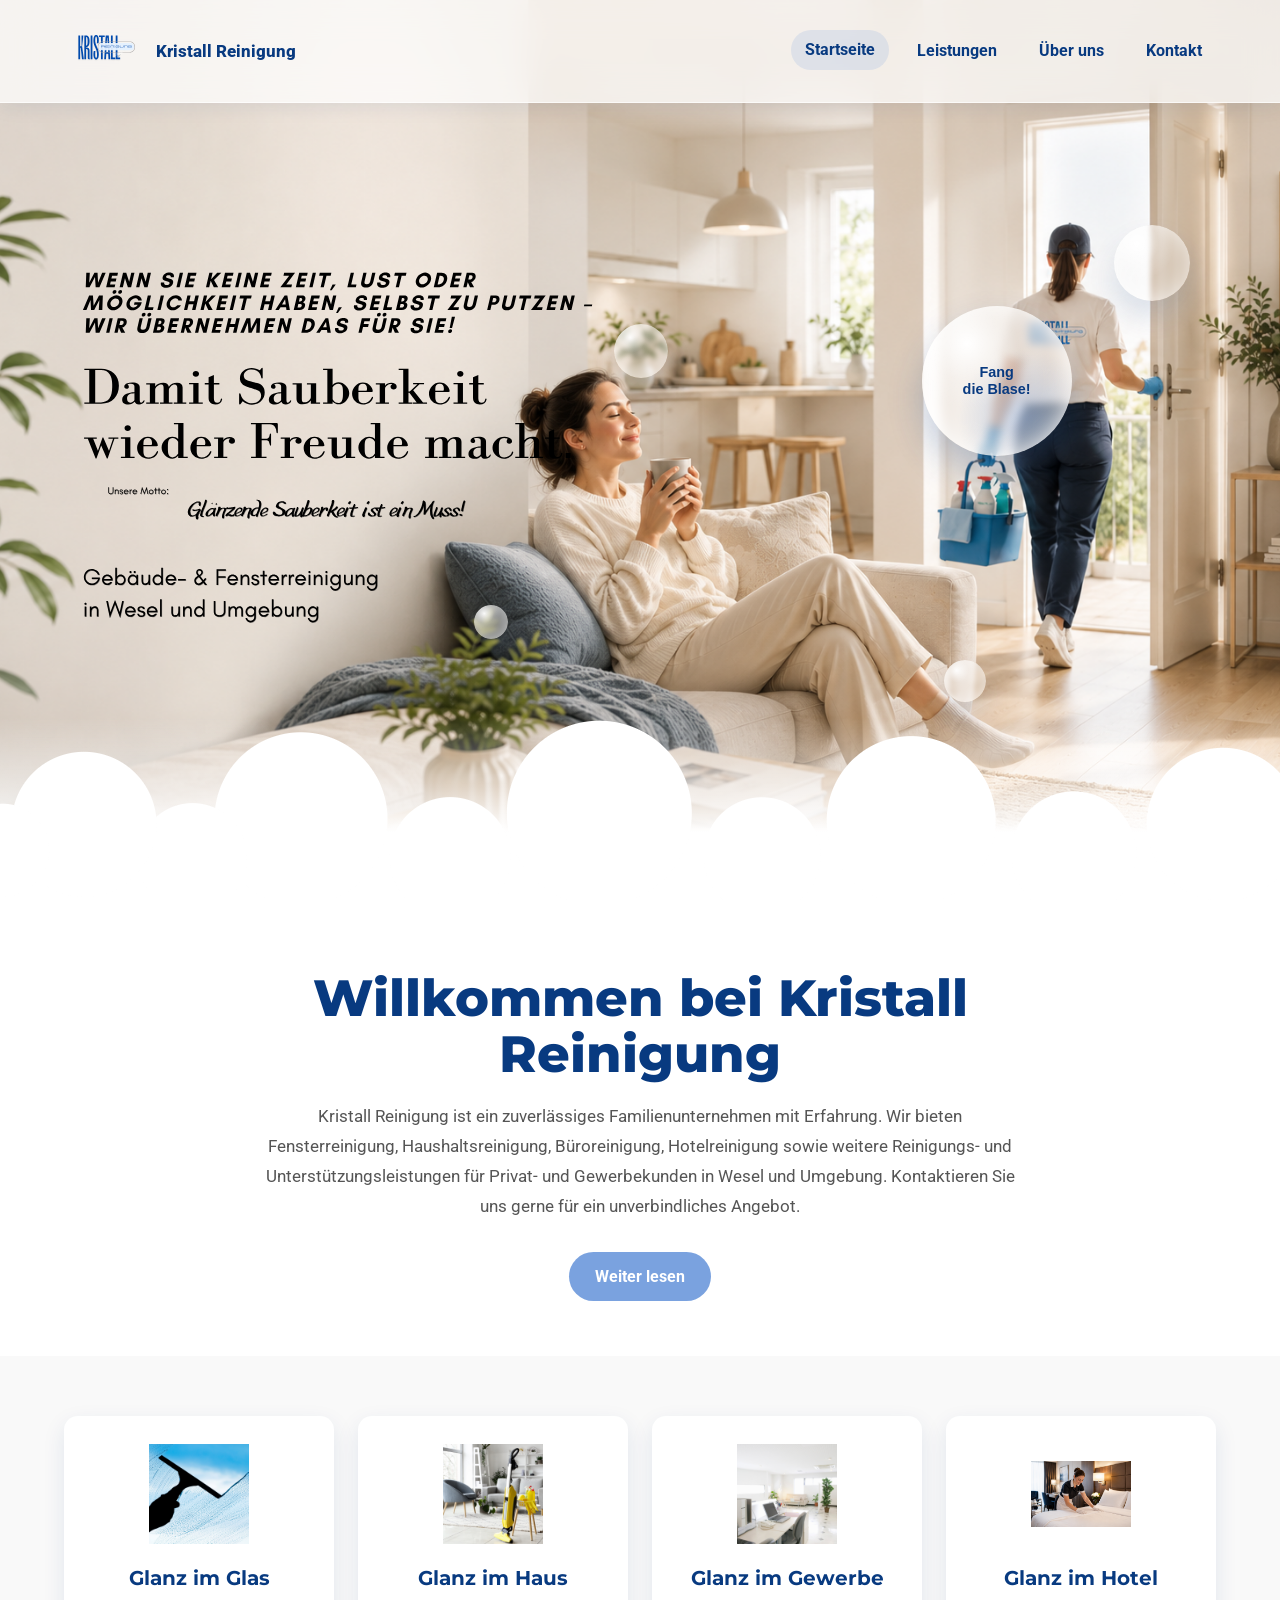
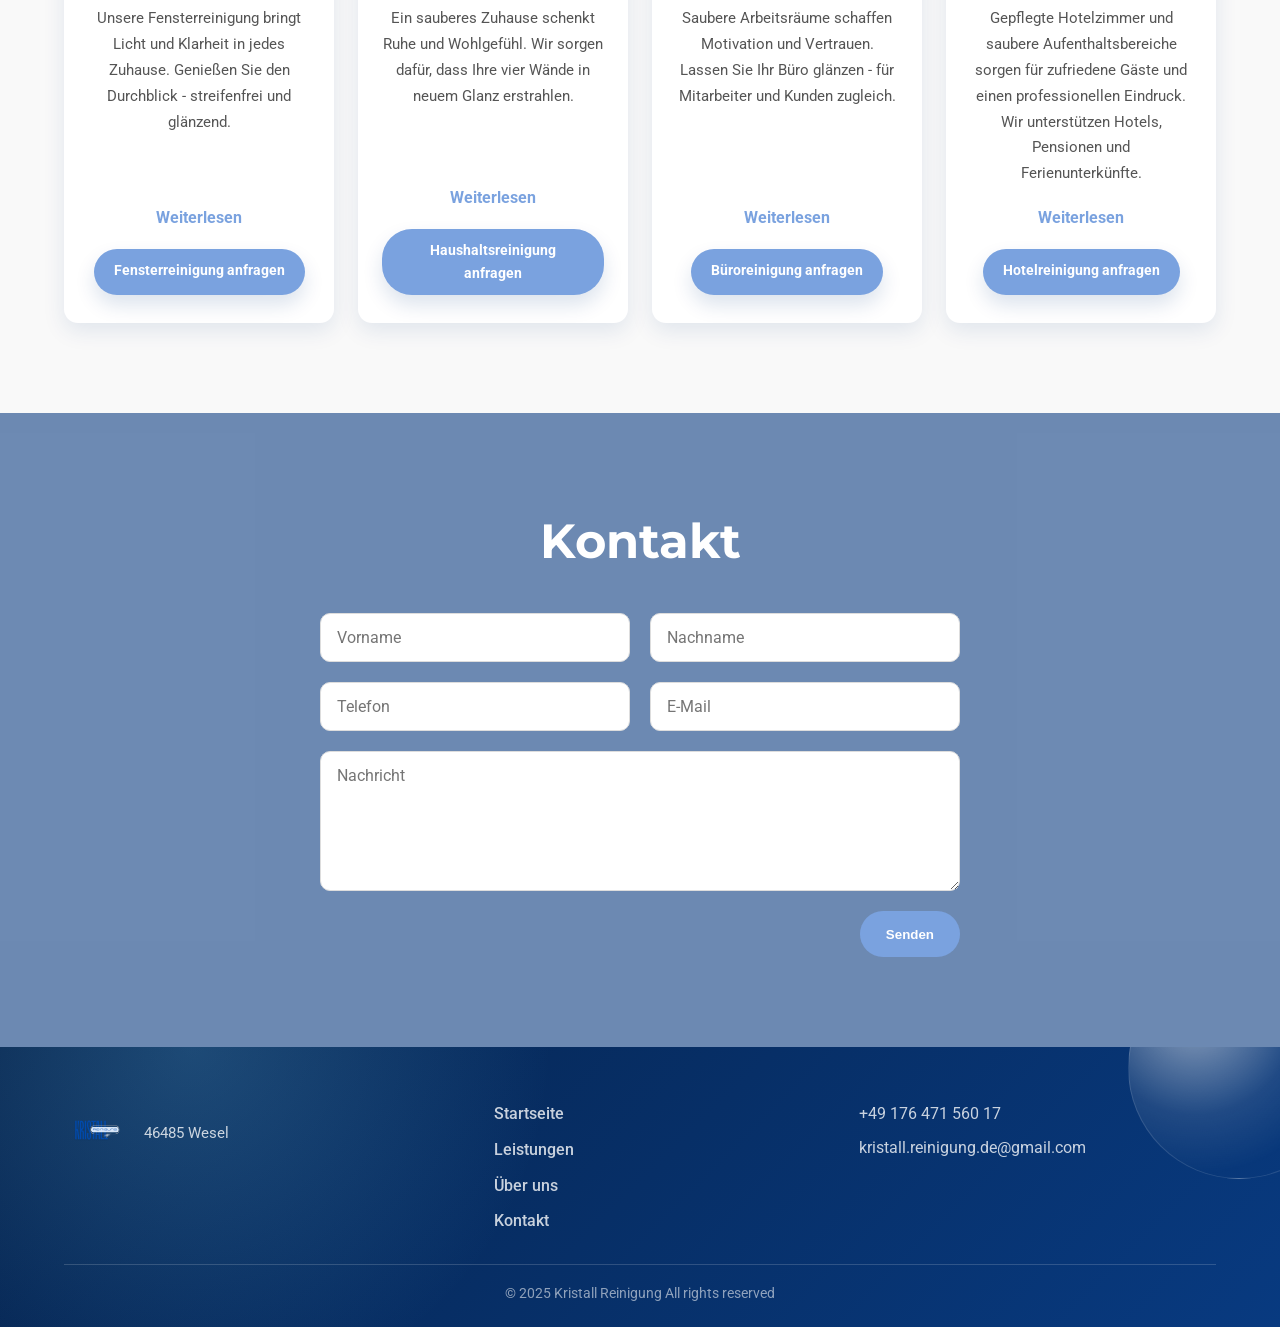
==== commit 5b95e09a: "feat: add Netlify contact forms" ====
--- a/index.html
+++ b/index.html
@@ -120,19 +120,26 @@
         <div class="container contact-container">
             <h2>Kontakt</h2>
 
-            <form action="thanks.html" method="get" class="contact-form">
+            <form name="homepage-contact"
+                  method="POST"
+                  data-netlify="true"
+                  action="thanks.html"
+                  class="contact-form">
+
+                <input type="hidden" name="form-name" value="homepage-contact">
+
                 <div class="form-group">
-                    <input type="text" name="first-name" placeholder="Vorname">
-                    <input type="text" name="last-name" placeholder="Nachname">
+                    <input type="text" name="first-name" placeholder="Vorname" required>
+                    <input type="text" name="last-name" placeholder="Nachname" required>
                 </div>
 
                 <div class="form-group">
-                    <input type="tel" name="phone" placeholder="Telefon">
-                    <input type="email" name="email" placeholder="E-Mail">
+                    <input type="tel" name="phone" placeholder="Telefon" required>
+                    <input type="email" name="email" placeholder="E-Mail" required>
                 </div>
 
                 <div class="form-group full-width">
-                    <textarea name="message" placeholder="Nachricht"></textarea>
+                    <textarea name="message" placeholder="Nachricht" required></textarea>
                 </div>
 
                 <input type="hidden" name="rabatt" id="discountInput" value="">
@@ -184,7 +191,7 @@
     </div>
 
     <div class="footer-bottom">
-        <p>© 2025 Kristall Reinigung.de All rights reserved</p>
+        <p>© 2025 Kristall Reinigung All rights reserved</p>
     </div>
 </footer>
 
--- a/styles/index.css
+++ b/styles/index.css
@@ -1,7 +1,4 @@
 .hero {
-    --foam-x: 50%;
-    --foam-lift: 0px;
-
     position: relative;
     height: 100vh;
     min-height: 680px;
@@ -47,7 +44,6 @@
         inset 0 0 22px rgba(255,255,255,0.72),
         0 16px 28px rgba(8,58,128,0.12);
     backdrop-filter: blur(2px);
-    transition: transform 0.2s ease-out;
 }
 
 .bubble-1 {
@@ -112,28 +108,6 @@
         radial-gradient(circle at 82% 74%, #ffffff 0 62px, transparent 63px),
         radial-gradient(circle at 93% 58%, #ffffff 0 76px, transparent 77px),
         linear-gradient(to bottom, transparent 0%, #ffffff 62%, #ffffff 100%);
-    transform: translateY(var(--foam-lift));
-    transform-origin: var(--foam-x) 100%;
-    transition: transform 0.22s ease-out;
-}
-
-.foam-divider::before {
-    content: "";
-    position: absolute;
-    left: calc(var(--foam-x) - 150px);
-    bottom: 78px;
-    width: 300px;
-    height: 105px;
-    border-radius: 50%;
-    background: #ffffff;
-    opacity: 0;
-    transform: translateY(28px) scaleX(0.7);
-    transition: opacity 0.2s ease-out, transform 0.22s ease-out;
-}
-
-.hero.foam-active .foam-divider::before {
-    opacity: 1;
-    transform: translateY(-10px) scaleX(1);
 }
 
 .welcome-section {
@@ -184,10 +158,8 @@
 }
 
 .info-section {
-    display: flex;
-    flex-wrap: wrap;
-    justify-content: center;
-    align-items: stretch;
+    display: grid;
+    grid-template-columns: repeat(4, 1fr);
     gap: 24px;
     padding: 60px 0 90px;
     background: var(--background-light);
@@ -195,10 +167,9 @@
 }
 
 .info-card {
-    flex: 1 1 260px;
     display: flex;
     flex-direction: column;
-    max-width: 330px;
+    width: 100%;
     padding: 28px 24px;
     border-radius: 14px;
     background: var(--light);
@@ -485,48 +456,125 @@
     100% { left: 76vw; top: 38vh; }
 }
 
+.discount-close {
+    position: absolute;
+    top: 14px;
+    right: 16px;
+    width: 34px;
+    height: 34px;
+    border: none;
+    border-radius: 50%;
+    background: var(--accent-soft);
+    color: var(--dark);
+    font-size: 1.6rem;
+    line-height: 1;
+    cursor: pointer;
+    font-weight: 700;
+}
+
+.discount-close:hover {
+    background: #d9f2ff;
+}
+
+.discount-saved-badge {
+    position: fixed;
+    right: 24px;
+    bottom: 24px;
+    z-index: 3001;
+    width: min(340px, calc(100% - 32px));
+    padding: 16px 18px;
+    border-radius: 20px;
+    background: #ffffff;
+    color: var(--dark);
+    box-shadow: 0 18px 48px rgba(8,58,128,0.22);
+    pointer-events: none;
+    opacity: 0;
+    transform: translateY(14px);
+    transition: opacity 0.25s ease, transform 0.25s ease;
+}
+
+.discount-saved-badge.is-visible {
+    opacity: 1;
+    transform: translateY(0);
+}
+
+.discount-saved-badge strong {
+    display: block;
+    margin-bottom: 5px;
+    font-size: 0.95rem;
+}
+
+.discount-saved-badge span {
+    display: block;
+    color: var(--muted);
+    font-size: 0.85rem;
+    line-height: 1.4;
+}
+
+@media (max-width: 560px) {
+    .discount-result {
+        max-height: 72vh;
+        overflow-y: auto;
+        padding: 26px 20px 22px;
+    }
+
+    .discount-close {
+        top: 10px;
+        right: 10px;
+    }
+
+    .discount-saved-badge {
+        right: 14px;
+        bottom: 14px;
+        width: calc(100% - 28px);
+    }
+}
+
+@media (max-width: 1200px) {
+    .info-section {
+        grid-template-columns: repeat(2, 1fr);
+        max-width: 900px;
+        margin: 0 auto;
+    }
+}
+
 @media (max-width: 900px) {
     .hero {
-        height: auto;
-        min-height: 740px;
-        display: flex;
-        flex-direction: column;
-        justify-content: flex-end;
-        padding-top: 120px;
-    }
-
-    .bg-image {
-        position: absolute;
-        object-position: center;
+        height: 620px;
+        min-height: 620px;
     }
 
     .banner-text {
-        top: 46%;
-        left: 50%;
-        width: 82%;
-        max-width: 520px;
-        transform: translate(-50%, -50%);
+        display: none;
     }
 
     .foam-divider {
-        height: 145px;
-    }
-
-    .foam-divider::before {
-        width: 240px;
-        height: 82px;
-        left: calc(var(--foam-x) - 120px);
-        bottom: 58px;
-    }
-
-    .info-section {
-        flex-direction: column;
-        align-items: center;
-    }
-
-    .info-card {
-        width: 100%;
-        max-width: 420px;
+        height: 120px;
+        background:
+            radial-gradient(circle at 4% 88%, #ffffff 0 30px, transparent 31px),
+            radial-gradient(circle at 10% 78%, #ffffff 0 44px, transparent 45px),
+            radial-gradient(circle at 18% 88%, #ffffff 0 34px, transparent 35px),
+            radial-gradient(circle at 28% 76%, #ffffff 0 50px, transparent 51px),
+            radial-gradient(circle at 40% 88%, #ffffff 0 36px, transparent 37px),
+            radial-gradient(circle at 52% 76%, #ffffff 0 52px, transparent 53px),
+            radial-gradient(circle at 64% 88%, #ffffff 0 34px, transparent 35px),
+            radial-gradient(circle at 76% 78%, #ffffff 0 48px, transparent 49px),
+            radial-gradient(circle at 88% 88%, #ffffff 0 36px, transparent 37px),
+            radial-gradient(circle at 98% 80%, #ffffff 0 42px, transparent 43px),
+            linear-gradient(to bottom, transparent 0%, #ffffff 58%, #ffffff 100%);
+    }
+
+    .welcome-section::before {
+        content: "";
+        display: block;
+        width: min(88%, 420px);
+        height: 420px;
+        margin: 0 auto 28px;
+        background: url("../assets/images/banner-text.svg") center/contain no-repeat;
+    }
+
+    .welcome-section {
+        padding: 42px 0 55px;
     }
 
     .form-group {
@@ -541,29 +589,31 @@
 
 @media (max-width: 560px) {
     .hero {
-        min-height: 680px;
-    }
-
-    .banner-text {
-        width: 92%;
+        height: 520px;
+        min-height: 520px;
+    }
+
+    .bg-image {
+        object-position: center;
     }
 
     .foam-divider {
-        height: 118px;
-    }
-
-    .foam-divider::before {
-        width: 190px;
-        height: 64px;
-        left: calc(var(--foam-x) - 95px);
-        bottom: 42px;
+        height: 95px;
+    }
+
+    .welcome-section::before {
+        width: min(92%, 360px);
+        height: 360px;
+        margin-bottom: 22px;
     }
 
     .welcome-section {
-        padding: 58px 0 45px;
+        padding: 36px 0 45px;
     }
 
     .info-section {
+        grid-template-columns: 1fr;
+        max-width: 420px;
         padding: 45px 0 70px;
     }
 
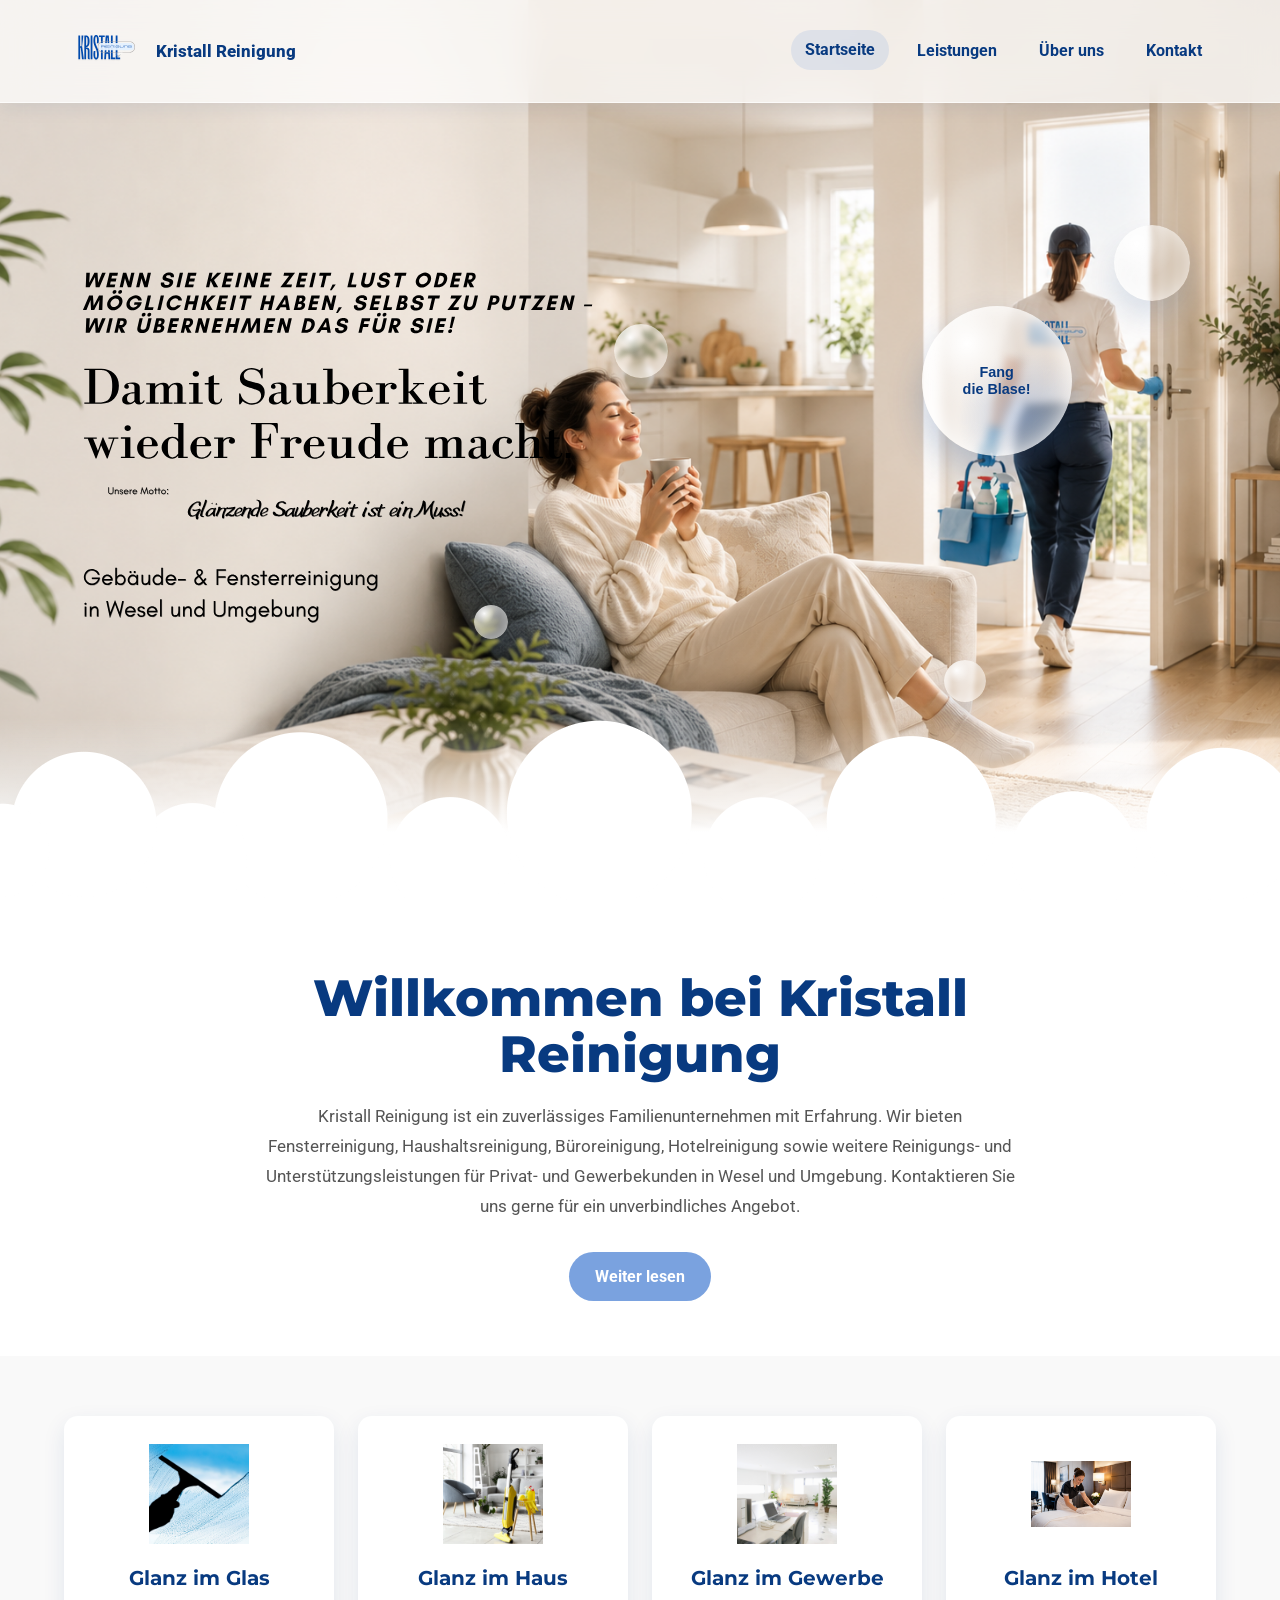
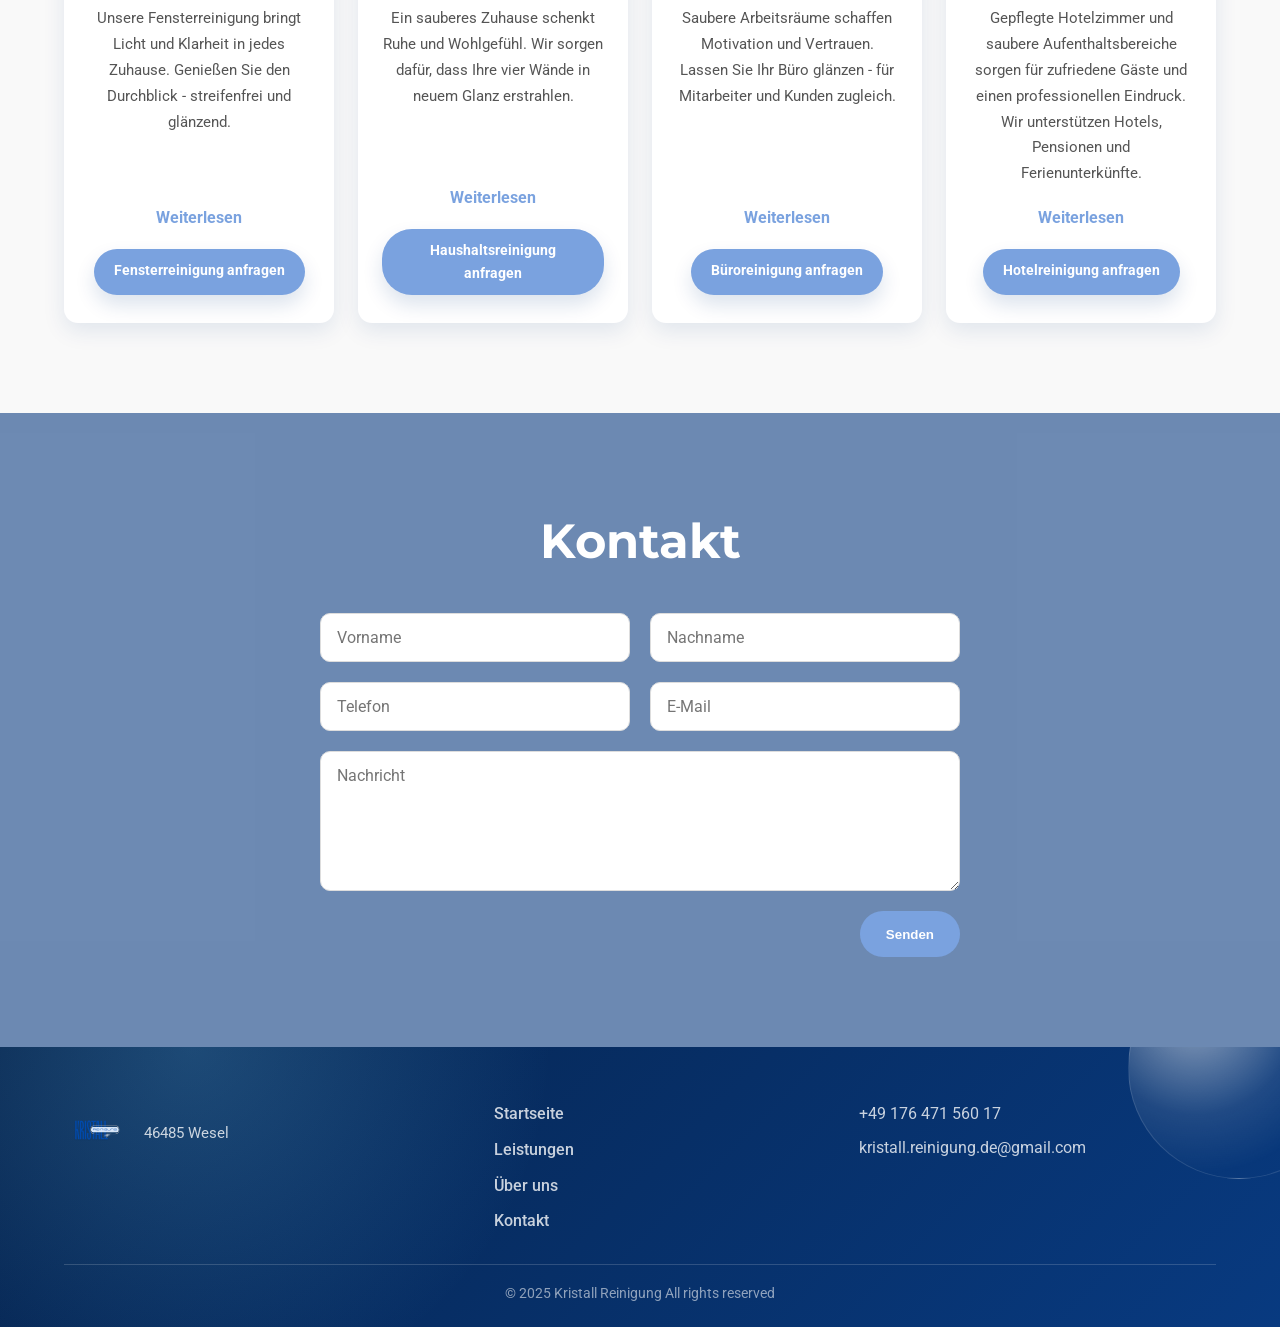
==== commit 898818da: "fix: update form success page path" ====
--- a/index.html
+++ b/index.html
@@ -123,7 +123,7 @@
             <form name="homepage-contact"
                   method="POST"
                   data-netlify="true"
-                  action="thanks.html"
+                  action="/thanks.html"
                   class="contact-form">
 
                 <input type="hidden" name="form-name" value="homepage-contact">
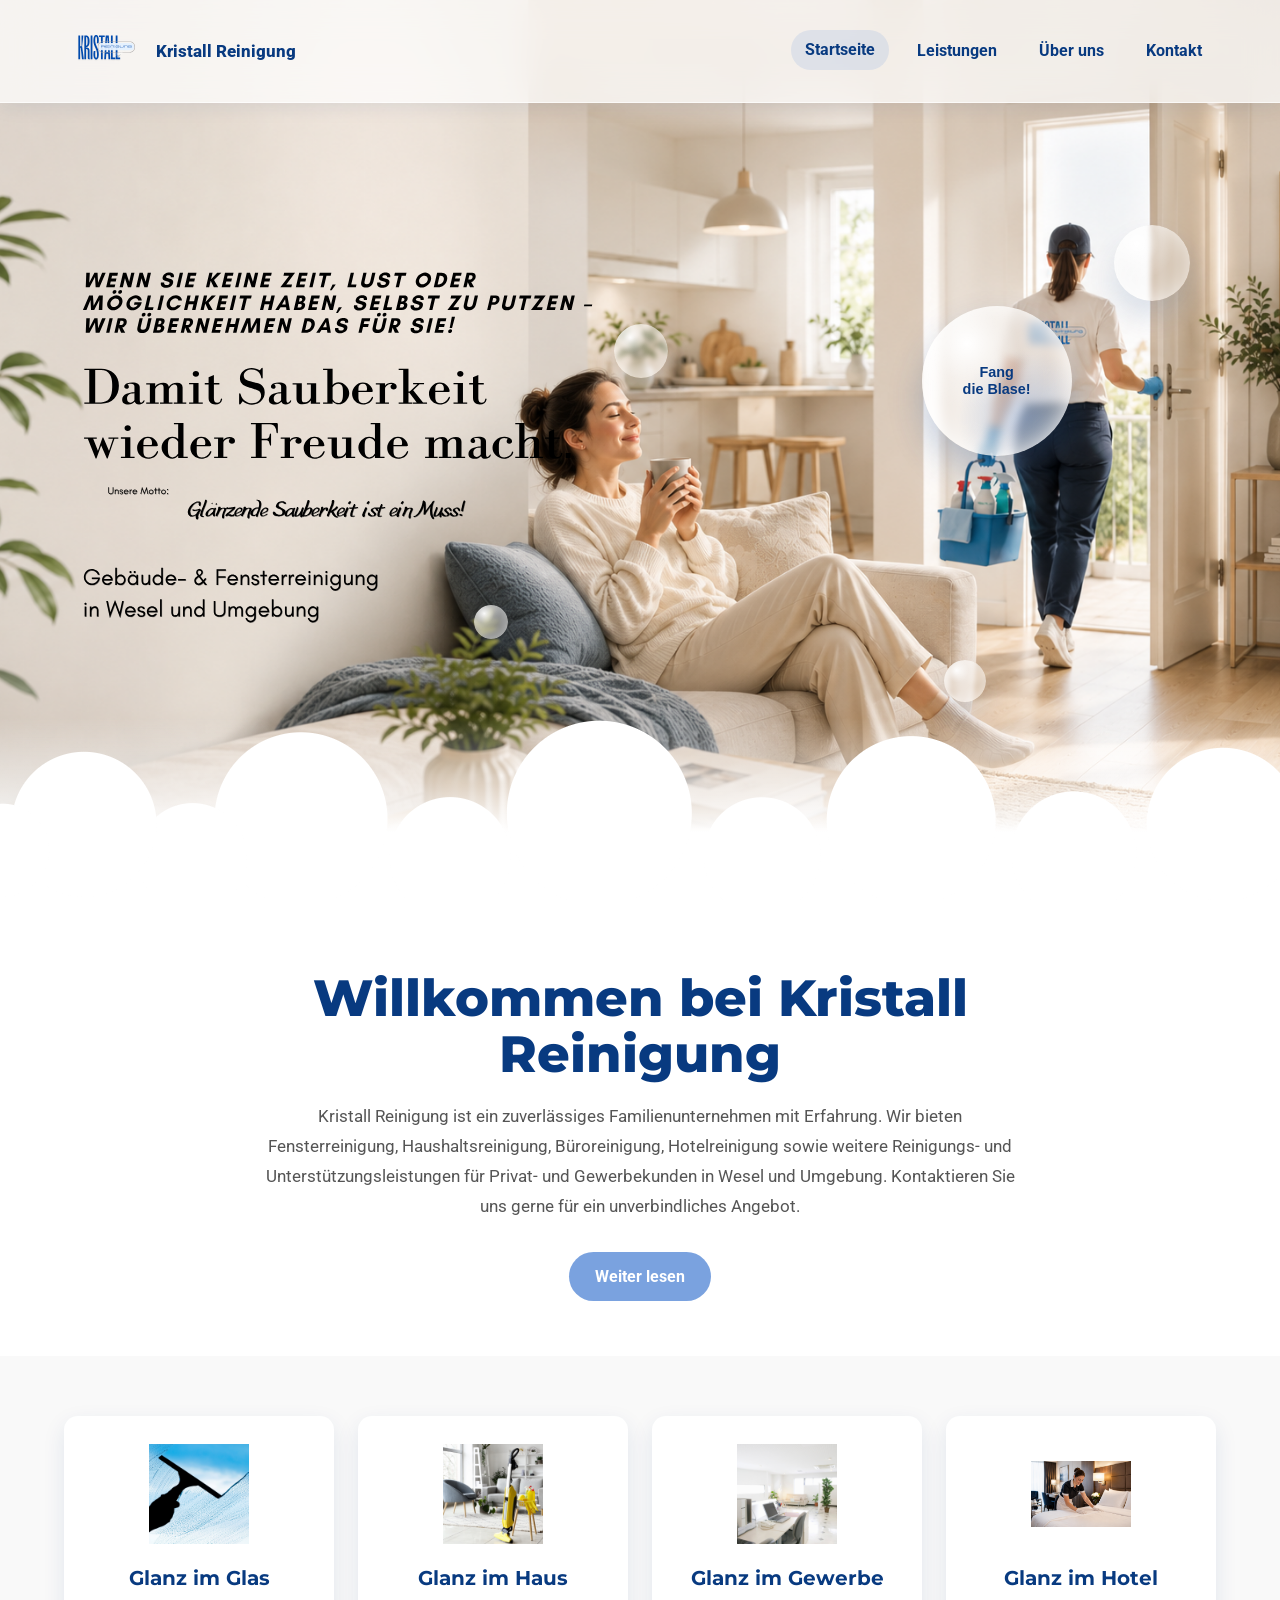
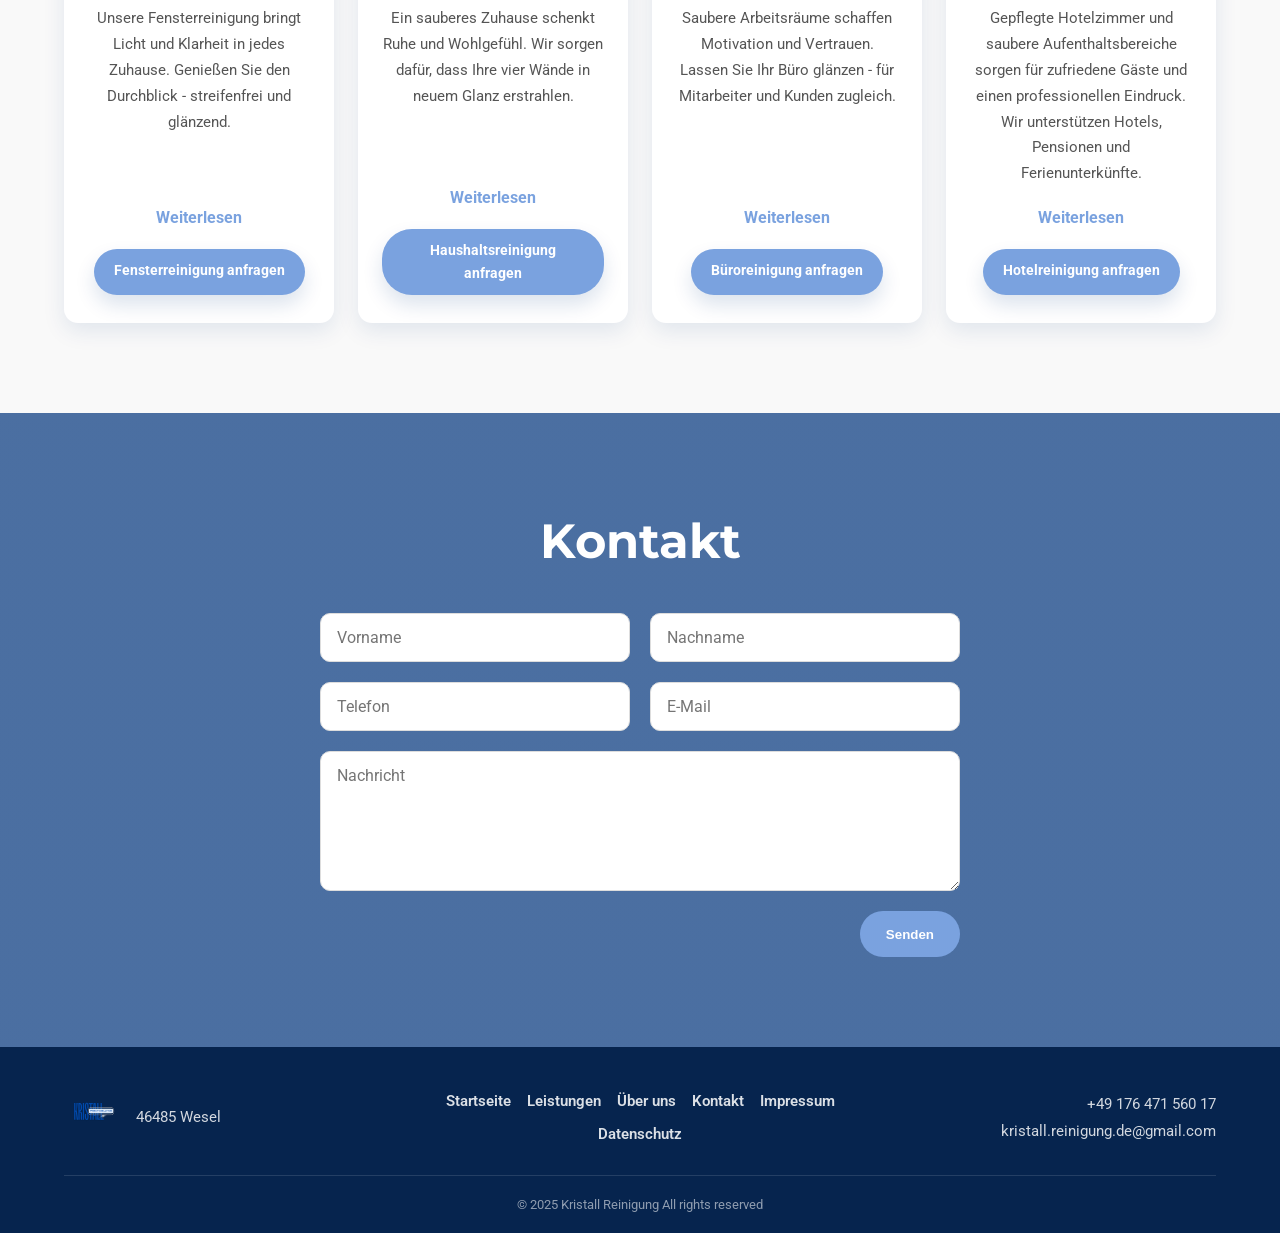
==== commit ab46ce8a: "Add legal pages and footer links" ====
--- a/index.html
+++ b/index.html
@@ -123,7 +123,7 @@
             <form name="homepage-contact"
                   method="POST"
                   data-netlify="true"
-                  action="/thanks.html"
+                  action="thanks.html"
                   class="contact-form">
 
                 <input type="hidden" name="form-name" value="homepage-contact">
@@ -182,6 +182,8 @@
             <a href="services.html">Leistungen</a>
             <a href="about.html">Über uns</a>
             <a href="contact.html">Kontakt</a>
+            <a href="impressum.html">Impressum</a>
+            <a href="datenschutz.html">Datenschutz</a>
         </nav>
 
         <div class="footer-contacts">
--- a/styles/footer.css
+++ b/styles/footer.css
@@ -1,144 +1,83 @@
 .footer {
-    position: relative;
-    background:
-        radial-gradient(circle at 15% 0%, rgba(111, 200, 240, 0.22), transparent 32%),
-        linear-gradient(135deg, #06244e 0%, #083a80 100%);
+    background: var(--dark-deep);
     color: var(--light);
-    padding: 54px 0 22px;
-    overflow: hidden;
-}
-
-.footer::before {
-    content: "";
-    position: absolute;
-    width: 220px;
-    height: 220px;
-    right: -70px;
-    top: -90px;
-    border-radius: 50%;
-    background:
-        radial-gradient(circle at 30% 25%, rgba(255, 255, 255, 0.55), rgba(255, 255, 255, 0.1) 45%, transparent 72%);
-    border: 1px solid rgba(255, 255, 255, 0.12);
-    pointer-events: none;
+    padding: 38px 0 18px;
 }
 
 .footer-content {
-    position: relative;
-    z-index: 2;
     display: grid;
-    grid-template-columns: 1.2fr 1fr 1.1fr;
-    gap: 40px;
-    align-items: start;
-    padding-bottom: 30px;
-    border-bottom: 1px solid rgba(255, 255, 255, 0.16);
+    grid-template-columns: 1fr auto 1fr;
+    align-items: center;
+    gap: 28px;
+    padding-bottom: 24px;
+    border-bottom: 1px solid rgba(255, 255, 255, 0.12);
 }
 
 .footer-logo {
     display: flex;
     align-items: center;
-    gap: 16px;
-}
-
-.footer-logo .logo {
-    flex-shrink: 0;
+    gap: 14px;
 }
 
 .footer-logo img {
-    height: 64px;
     width: auto;
-    display: block;
+    height: 58px;
 }
 
-.footer-logo p {
-    margin: 0;
-    max-width: 260px;
-    color: rgba(255, 255, 255, 0.78);
-    font-size: 0.95rem;
-    line-height: 1.6;
+.footer-logo p,
+.footer-contacts p {
+    margin: 4px 0;
+    color: rgba(255, 255, 255, 0.82);
+    font-size: 0.92rem;
 }
 
 .footer-nav {
-    display: grid;
-    gap: 10px;
+    display: flex;
+    flex-wrap: wrap;
+    justify-content: center;
+    gap: 10px 16px;
+    max-width: 430px;
 }
 
 .footer-nav a {
-    color: rgba(255, 255, 255, 0.78);
+    color: rgba(255, 255, 255, 0.86);
+    font-size: 0.92rem;
+    font-weight: 600;
     text-decoration: none;
-    font-weight: 500;
-    transition: color 0.25s ease, transform 0.25s ease;
 }
 
 .footer-nav a:hover {
-    color: var(--light);
-    transform: translateX(4px);
+    color: var(--accent-light);
 }
 
 .footer-contacts {
-    display: grid;
-    gap: 8px;
-}
-
-.footer-contacts p {
-    margin: 0;
-    color: rgba(255, 255, 255, 0.78);
-    overflow-wrap: anywhere;
+    text-align: right;
 }
 
 .footer-bottom {
-    position: relative;
-    z-index: 2;
     padding-top: 18px;
+    color: rgba(255, 255, 255, 0.55);
+    font-size: 0.82rem;
     text-align: center;
 }
 
-.footer-bottom p {
-    margin: 0;
-    font-size: 0.85rem;
-    color: rgba(255, 255, 255, 0.55);
-}
-
-@media (max-width: 900px) {
+@media (max-width: 768px) {
     .footer-content {
         grid-template-columns: 1fr;
         text-align: center;
-        gap: 28px;
     }
 
     .footer-logo {
+        flex-direction: column;
         justify-content: center;
-        flex-direction: column;
-    }
-
-    .footer-logo p {
-        max-width: 420px;
     }
 
     .footer-nav {
-        justify-items: center;
+        justify-content: center;
+        max-width: none;
     }
 
-    .footer-nav a:hover {
-        transform: none;
-    }
-}
-
-@media (max-width: 560px) {
-    .footer {
-        padding: 44px 0 18px;
-    }
-
-    .footer-logo img {
-        height: 56px;
-    }
-
-    .footer-content {
-        gap: 24px;
-        padding-bottom: 24px;
-    }
-
-    .footer-bottom p {
-        font-size: 0.78rem;
-        line-height: 1.5;
+    .footer-contacts {
+        text-align: center;
     }
 }
--- a/styles/index.css
+++ b/styles/index.css
@@ -38,11 +38,11 @@
     display: block;
     border-radius: 50%;
     background:
-        radial-gradient(circle at 30% 25%, rgba(255,255,255,0.95), rgba(255,255,255,0.22) 28%, transparent 48%),
+        radial-gradient(circle at 30% 25%, rgba(255, 255, 255, 0.95), rgba(255, 255, 255, 0.22) 28%, transparent 48%),
         rgba(255, 255, 255, 0.22);
     box-shadow:
-        inset 0 0 22px rgba(255,255,255,0.72),
-        0 16px 28px rgba(8,58,128,0.12);
+        inset 0 0 22px rgba(255, 255, 255, 0.72),
+        0 16px 28px rgba(8, 58, 128, 0.12);
     backdrop-filter: blur(2px);
 }
 
@@ -79,7 +79,8 @@
 }
 
 @keyframes floatBubble {
-    0%, 100% {
+    0%,
+    100% {
         margin-top: 0;
     }
 
@@ -225,16 +226,10 @@
 .contact-section {
     position: relative;
     padding: 90px 0;
-    background: url("../assets/images/contact-bg.jpg") center/cover no-repeat;
+    background:
+        linear-gradient(rgba(8, 58, 128, 0.72), rgba(8, 58, 128, 0.72)),
+        url("../assets/images/contact-bg.jpg") center / cover no-repeat;
     text-align: center;
-}
-
-.contact-section::before {
-    content: "";
-    position: absolute;
-    inset: 0;
-    background: rgba(8, 58, 128, 0.58);
-    z-index: 1;
 }
 
 .contact-container {
@@ -294,6 +289,65 @@
     font-weight: 600;
     text-align: center;
 }
+
+/* Legal pages: impressum.html and datenschutz.html */
+
+.legal-page {
+    min-height: 70vh;
+    padding: 150px 0 80px;
+    background:
+        linear-gradient(rgba(249, 249, 249, 0.94), rgba(249, 249, 249, 0.94)),
+        url("../assets/images/start-hero.png") center / cover no-repeat;
+}
+
+.legal-card {
+    max-width: 900px;
+    margin: 0 auto;
+    padding: 46px;
+    border: 1px solid rgba(8, 58, 128, 0.08);
+    border-radius: 14px;
+    background: #ffffff;
+    box-shadow: 0 18px 42px rgba(6, 36, 78, 0.08);
+}
+
+.legal-card h1,
+.legal-card h2 {
+    color: var(--dark);
+    font-family: var(--font-heading);
+    line-height: 1.2;
+    overflow-wrap: anywhere;
+}
+
+.legal-card h1 {
+    margin-bottom: 26px;
+    font-size: clamp(2.2rem, 5vw, 3.4rem);
+    font-weight: 800;
+}
+
+.legal-card h2 {
+    margin: 32px 0 12px;
+    font-size: 1.35rem;
+    font-weight: 700;
+}
+
+.legal-card p {
+    margin-bottom: 14px;
+    color: var(--text-color);
+    line-height: 1.75;
+    overflow-wrap: anywhere;
+}
+
+.legal-card a {
+    color: var(--accent);
+    font-weight: 700;
+    text-decoration: none;
+}
+
+.legal-card a:hover {
+    color: var(--dark);
+}
+
+/* Discount game */
 
 .discount-game {
     position: fixed;
@@ -317,12 +371,12 @@
     color: var(--dark);
     font-weight: 800;
     background:
-        radial-gradient(circle at 30% 25%, rgba(255,255,255,0.98), rgba(255,255,255,0.18) 24%, transparent 42%),
-        radial-gradient(circle at 70% 75%, rgba(122,162,223,0.38), transparent 45%),
-        rgba(255,255,255,0.46);
+        radial-gradient(circle at 30% 25%, rgba(255, 255, 255, 0.98), rgba(255, 255, 255, 0.18) 24%, transparent 42%),
+        radial-gradient(circle at 70% 75%, rgba(122, 162, 223, 0.38), transparent 45%),
+        rgba(255, 255, 255, 0.46);
     box-shadow:
-        inset 0 0 24px rgba(255,255,255,0.95),
-        0 18px 35px rgba(8,58,128,0.24);
+        inset 0 0 24px rgba(255, 255, 255, 0.95),
+        0 18px 35px rgba(8, 58, 128, 0.24);
     backdrop-filter: blur(4px);
     animation: roamingBubblePage 12s ease-in-out infinite alternate;
 }
@@ -345,16 +399,14 @@
 .discount-result {
     position: fixed;
     z-index: 3002;
-    left: auto;
     right: 24px;
-    top: auto;
     bottom: 24px;
     width: min(360px, calc(100% - 32px));
     padding: 28px 24px;
     border-radius: 28px;
     background: #ffffff;
     color: var(--dark);
-    box-shadow: 0 30px 80px rgba(8,58,128,0.28);
+    box-shadow: 0 30px 80px rgba(8, 58, 128, 0.28);
     pointer-events: auto;
     text-align: center;
     transform: translateY(14px) scale(0.96);
@@ -430,8 +482,8 @@
     border-radius: 50%;
     pointer-events: none;
     background:
-        radial-gradient(circle at 30% 25%, #ffffff, rgba(255,255,255,0.3) 45%, rgba(122,162,223,0.18));
-    box-shadow: inset 0 0 8px rgba(255,255,255,0.95);
+        radial-gradient(circle at 30% 25%, #ffffff, rgba(255, 255, 255, 0.3) 45%, rgba(122, 162, 223, 0.18));
+    box-shadow: inset 0 0 8px rgba(255, 255, 255, 0.95);
     animation: bubbleSplash 0.85s ease-out forwards;
 }
 
@@ -448,12 +500,35 @@
 }
 
 @keyframes roamingBubblePage {
-    0% { left: 72vw; top: 22vh; }
-    18% { left: 82vw; top: 64vh; }
-    36% { left: 48vw; top: 76vh; }
-    54% { left: 16vw; top: 58vh; }
-    72% { left: 28vw; top: 24vh; }
-    100% { left: 76vw; top: 38vh; }
+    0% {
+        left: 72vw;
+        top: 22vh;
+    }
+
+    18% {
+        left: 82vw;
+        top: 64vh;
+    }
+
+    36% {
+        left: 48vw;
+        top: 76vh;
+    }
+
+    54% {
+        left: 16vw;
+        top: 58vh;
+    }
+
+    72% {
+        left: 28vw;
+        top: 24vh;
+    }
+
+    100% {
+        left: 76vw;
+        top: 38vh;
+    }
 }
 
 .discount-close {
@@ -486,7 +561,7 @@
     border-radius: 20px;
     background: #ffffff;
     color: var(--dark);
-    box-shadow: 0 18px 48px rgba(8,58,128,0.22);
+    box-shadow: 0 18px 48px rgba(8, 58, 128, 0.22);
     pointer-events: none;
     opacity: 0;
     transform: translateY(14px);
@@ -509,25 +584,6 @@
     color: var(--muted);
     font-size: 0.85rem;
     line-height: 1.4;
-}
-
-@media (max-width: 560px) {
-    .discount-result {
-        max-height: 72vh;
-        overflow-y: auto;
-        padding: 26px 20px 22px;
-    }
-
-    .discount-close {
-        top: 10px;
-        right: 10px;
-    }
-
-    .discount-saved-badge {
-        right: 14px;
-        bottom: 14px;
-        width: calc(100% - 28px);
-    }
 }
 
 @media (max-width: 1200px) {
@@ -570,7 +626,7 @@
         width: min(88%, 420px);
         height: 420px;
         margin: 0 auto 28px;
-        background: url("../assets/images/banner-text.svg") center/contain no-repeat;
+        background: url("../assets/images/banner-text.svg") center / contain no-repeat;
     }
 
     .welcome-section {
@@ -584,6 +640,16 @@
 
     .contact-form .btn {
         align-self: center;
+    }
+}
+
+@media (max-width: 700px) {
+    .legal-page {
+        padding: 120px 0 50px;
+    }
+
+    .legal-card {
+        padding: 28px 22px;
     }
 }
 
@@ -635,5 +701,19 @@
         right: 14px;
         bottom: 14px;
         width: calc(100% - 28px);
+        max-height: 72vh;
+        overflow-y: auto;
+        padding: 26px 20px 22px;
+    }
+
+    .discount-close {
+        top: 10px;
+        right: 10px;
+    }
+
+    .discount-saved-badge {
+        right: 14px;
+        bottom: 14px;
+        width: calc(100% - 28px);
     }
 }
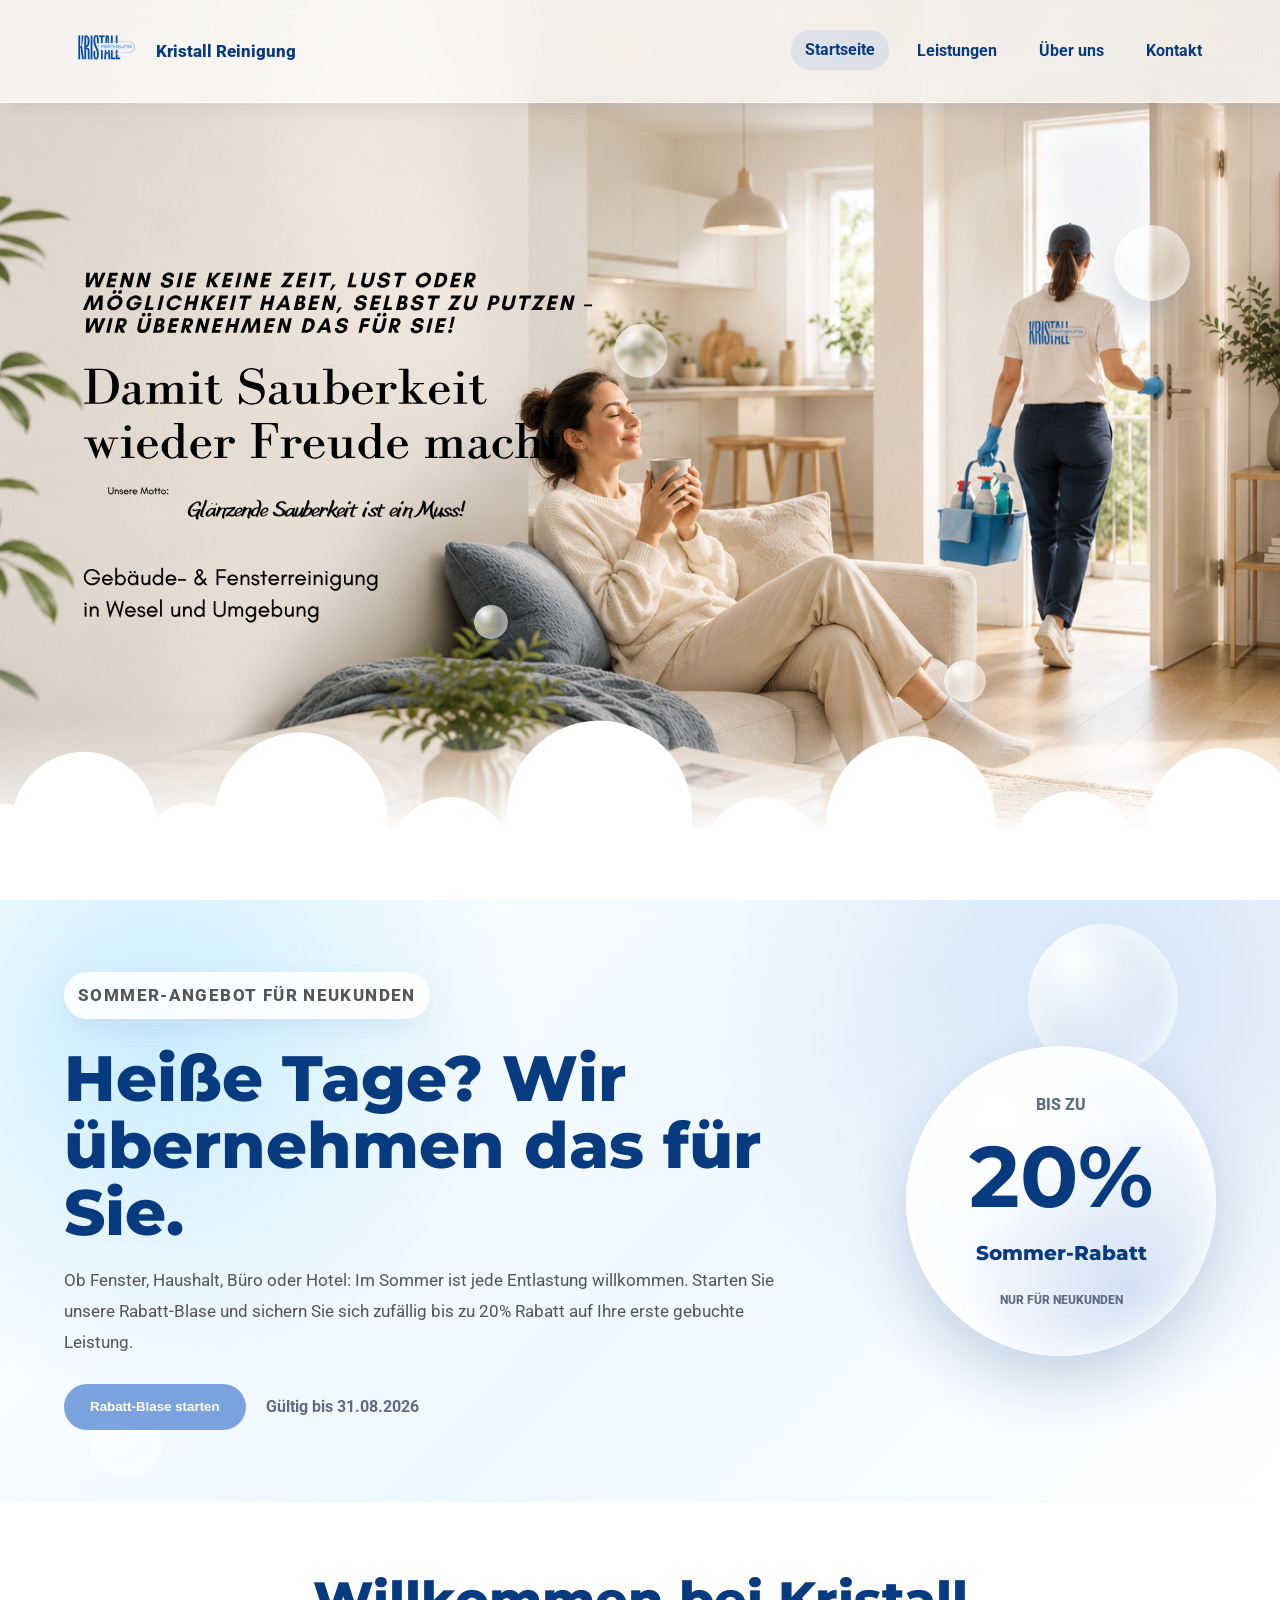
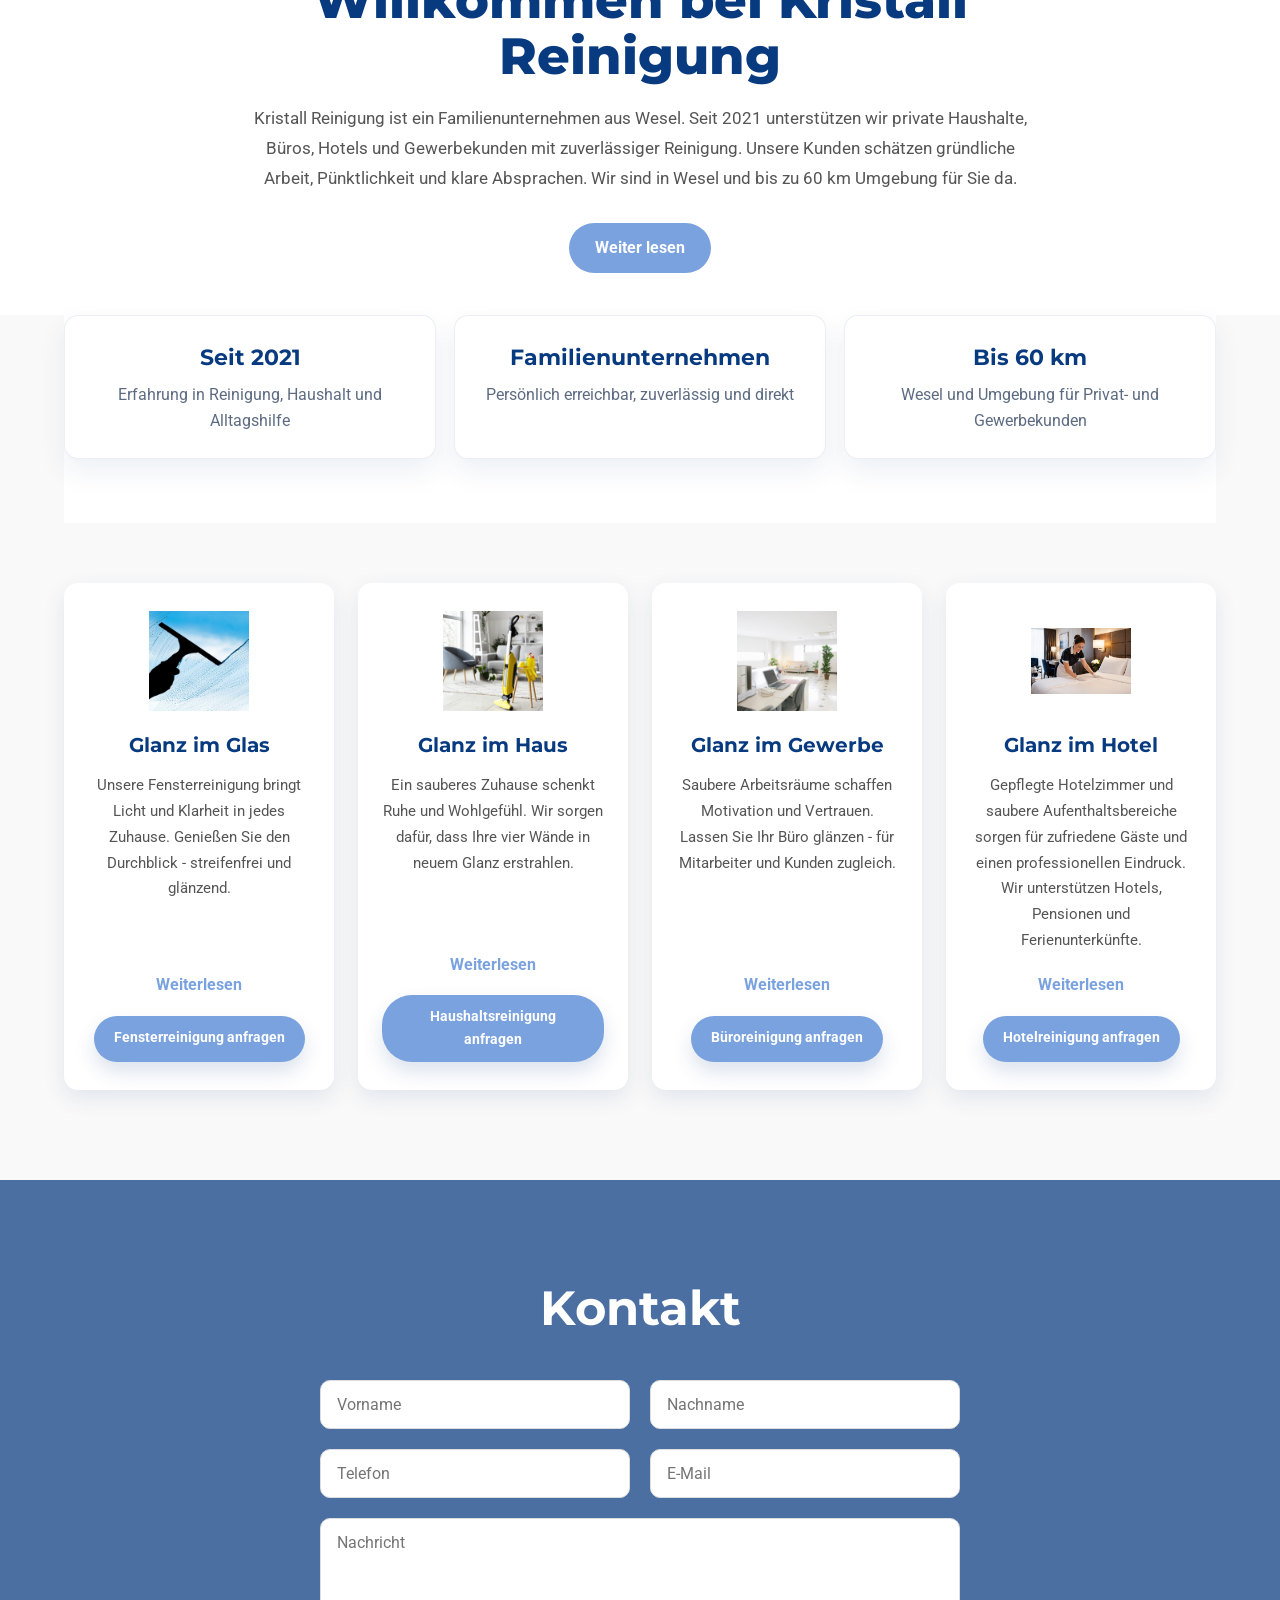
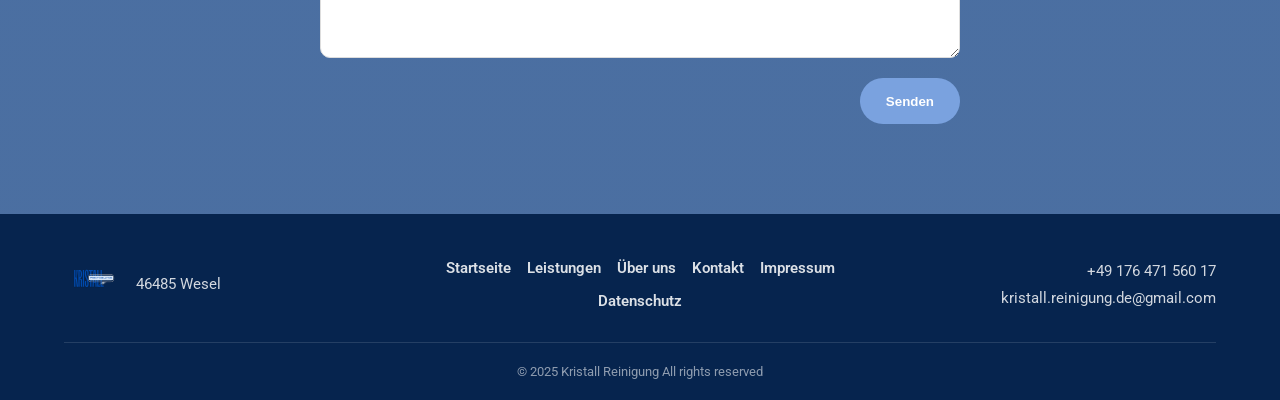
==== commit 1848ec31: "add discount section" ====
--- a/index.html
+++ b/index.html
@@ -55,17 +55,64 @@
         <div class="foam-divider" aria-hidden="true"></div>
     </section>
 
+    <section class="summer-spotlight" id="sommer-angebot">
+        <div class="container summer-spotlight-inner">
+            <div class="summer-copy">
+                <p class="summer-kicker">Sommer-Angebot für Neukunden</p>
+
+                <h2>Heiße Tage? Wir übernehmen das für Sie.</h2>
+
+                <p>
+                    Ob Fenster, Haushalt, Büro oder Hotel: Im Sommer ist jede Entlastung
+                    willkommen. Starten Sie unsere Rabatt-Blase und sichern Sie sich zufällig
+                    bis zu 20% Rabatt auf Ihre erste gebuchte Leistung.
+                </p>
+
+                <div class="summer-actions">
+                    <button class="btn summer-start" type="button" id="startDiscountBubble">
+                        Rabatt-Blase starten
+                    </button>
+
+                    <span>Gültig bis 31.08.2026</span>
+                </div>
+            </div>
+
+            <div class="summer-card" aria-label="Bis zu 20 Prozent Rabatt für Neukunden">
+                <span>Bis zu</span>
+                <strong>20%</strong>
+                <p>Sommer-Rabatt</p>
+                <small>Nur für Neukunden</small>
+            </div>
+        </div>
+    </section>
+
     <section class="welcome-section">
         <div class="hero-content container">
             <h1 class="hero-title">Willkommen bei Kristall Reinigung</h1>
             <p class="hero-subtitle">
-                Kristall Reinigung ist ein zuverlässiges Familienunternehmen mit Erfahrung.
-                Wir bieten Fensterreinigung, Haushaltsreinigung, Büroreinigung,
-                Hotelreinigung sowie weitere Reinigungs- und Unterstützungsleistungen
-                für Privat- und Gewerbekunden in Wesel und Umgebung.
-                Kontaktieren Sie uns gerne für ein unverbindliches Angebot.
+                Kristall Reinigung ist ein Familienunternehmen aus Wesel. Seit 2021 unterstützen
+                wir private Haushalte, Büros, Hotels und Gewerbekunden mit zuverlässiger Reinigung.
+                Unsere Kunden schätzen gründliche Arbeit, Pünktlichkeit und klare Absprachen.
+                Wir sind in Wesel und bis zu 60 km Umgebung für Sie da.
             </p>
             <a href="services.html" class="btn">Weiter lesen</a>
+        </div>
+    </section>
+
+    <section class="trust-section container" aria-label="Warum Kristall Reinigung">
+        <div class="trust-item">
+            <strong>Seit 2021</strong>
+            <span>Erfahrung in Reinigung, Haushalt und Alltagshilfe</span>
+        </div>
+
+        <div class="trust-item">
+            <strong>Familienunternehmen</strong>
+            <span>Persönlich erreichbar, zuverlässig und direkt</span>
+        </div>
+
+        <div class="trust-item">
+            <strong>Bis 60 km</strong>
+            <span>Wesel und Umgebung für Privat- und Gewerbekunden</span>
         </div>
     </section>
 
@@ -154,16 +201,17 @@
     </section>
 </main>
 
-<div class="discount-game" aria-live="polite">
+<div class="discount-game" id="discountGame" aria-live="polite" hidden>
     <button class="discount-bubble" type="button" aria-label="Rabatt-Blase platzen lassen">
         <span class="discount-bubble-text">Fang<br>die Blase!</span>
     </button>
 
     <div class="discount-result" hidden>
         <span class="discount-small">Glückwunsch!</span>
-        <strong><span id="discount-value">10</span>% Rabatt</strong>
+        <strong><span id="discount-value">10</span>% Sommer-Rabatt</strong>
         <p>Ihr Rabattcode für Neukunden:</p>
         <b id="discount-code">KRISTALL-10</b>
+        <small class="discount-valid">Gültig bis 31.08.2026</small>
         <a href="#contact">Rabatt sichern / Termin vereinbaren</a>
     </div>
 </div>
--- a/styles/index.css
+++ b/styles/index.css
@@ -111,8 +111,153 @@
         linear-gradient(to bottom, transparent 0%, #ffffff 62%, #ffffff 100%);
 }
 
+/* Sommer-Angebot */
+
+.summer-spotlight {
+    position: relative;
+    padding: 72px 0;
+    overflow: hidden;
+    background:
+        radial-gradient(circle at 12% 22%, rgba(191, 233, 255, 0.8), transparent 30%),
+        radial-gradient(circle at 88% 18%, rgba(122, 162, 223, 0.24), transparent 34%),
+        linear-gradient(135deg, #ffffff 0%, #eef8ff 54%, #ffffff 100%);
+}
+
+.summer-spotlight::before,
+.summer-spotlight::after {
+    content: "";
+    position: absolute;
+    border-radius: 50%;
+    pointer-events: none;
+    background:
+        radial-gradient(circle at 30% 25%, rgba(255, 255, 255, 0.95), rgba(255, 255, 255, 0.2) 32%, transparent 58%),
+        rgba(255, 255, 255, 0.22);
+    box-shadow: inset 0 0 24px rgba(255, 255, 255, 0.72);
+}
+
+.summer-spotlight::before {
+    width: 150px;
+    height: 150px;
+    right: 8%;
+    top: 24px;
+}
+
+.summer-spotlight::after {
+    width: 72px;
+    height: 72px;
+    left: 7%;
+    bottom: 24px;
+}
+
+.summer-spotlight-inner {
+    position: relative;
+    z-index: 2;
+    display: grid;
+    grid-template-columns: minmax(0, 1fr) 310px;
+    gap: 42px;
+    align-items: center;
+}
+
+.summer-copy {
+    max-width: 760px;
+}
+
+.summer-kicker {
+    display: inline-flex;
+    align-items: center;
+    margin-bottom: 16px;
+    padding: 8px 14px;
+    border-radius: 999px;
+    background: rgba(255, 255, 255, 0.86);
+    color: var(--dark);
+    font-size: 0.78rem;
+    font-weight: 800;
+    letter-spacing: 0.08em;
+    text-transform: uppercase;
+    box-shadow: 0 10px 28px rgba(8, 58, 128, 0.08);
+}
+
+.summer-copy h2 {
+    max-width: 760px;
+    margin-bottom: 18px;
+    color: var(--dark);
+    font-family: var(--font-heading);
+    font-size: clamp(2.1rem, 5vw, 4.2rem);
+    font-weight: 800;
+    line-height: 1.05;
+    letter-spacing: 0;
+}
+
+.summer-copy p {
+    max-width: 720px;
+    margin-bottom: 26px;
+    color: var(--text-color);
+    font-size: 1.08rem;
+    line-height: 1.8;
+}
+
+.summer-actions {
+    display: flex;
+    flex-wrap: wrap;
+    gap: 14px 20px;
+    align-items: center;
+}
+
+.summer-actions span {
+    color: var(--muted);
+    font-weight: 700;
+}
+
+.summer-card {
+    position: relative;
+    display: grid;
+    place-items: center;
+    min-height: 310px;
+    padding: 34px 24px;
+    border: 1px solid rgba(255, 255, 255, 0.72);
+    border-radius: 50%;
+    background:
+        radial-gradient(circle at 30% 22%, rgba(255, 255, 255, 0.98), rgba(255, 255, 255, 0.32) 28%, transparent 48%),
+        radial-gradient(circle at 72% 78%, rgba(122, 162, 223, 0.3), transparent 52%),
+        rgba(255, 255, 255, 0.72);
+    box-shadow:
+        inset 0 0 34px rgba(255, 255, 255, 0.94),
+        0 26px 60px rgba(8, 58, 128, 0.18);
+    text-align: center;
+    backdrop-filter: blur(10px);
+}
+
+.summer-card span,
+.summer-card small {
+    color: var(--muted);
+    font-weight: 800;
+    text-transform: uppercase;
+}
+
+.summer-card strong {
+    display: block;
+    color: var(--dark);
+    font-family: var(--font-heading);
+    font-size: 5.4rem;
+    line-height: 0.9;
+}
+
+.summer-card p {
+    margin: 0;
+    color: var(--dark);
+    font-family: var(--font-heading);
+    font-size: 1.25rem;
+    font-weight: 800;
+}
+
+.summer-card small {
+    font-size: 0.78rem;
+}
+
+/* Welcome and trust */
+
 .welcome-section {
-    padding: 70px 0 55px;
+    padding: 70px 0 42px;
     background: #ffffff;
     text-align: center;
 }
@@ -120,7 +265,7 @@
 .hero-content {
     position: relative;
     z-index: 4;
-    max-width: 760px;
+    max-width: 800px;
 }
 
 .hero-title {
@@ -137,6 +282,36 @@
     color: var(--text-color);
     font-size: 1.05rem;
     line-height: 1.8;
+}
+
+.trust-section {
+    display: grid;
+    grid-template-columns: repeat(3, 1fr);
+    gap: 18px;
+    padding: 0 0 64px;
+    background: #ffffff;
+}
+
+.trust-item {
+    padding: 24px 22px;
+    border: 1px solid rgba(8, 58, 128, 0.08);
+    border-radius: 14px;
+    background: #ffffff;
+    box-shadow: 0 12px 28px rgba(8, 58, 128, 0.08);
+    text-align: center;
+}
+
+.trust-item strong {
+    display: block;
+    margin-bottom: 8px;
+    color: var(--dark);
+    font-family: var(--font-heading);
+    font-size: 1.35rem;
+}
+
+.trust-item span {
+    color: var(--muted);
+    line-height: 1.55;
 }
 
 .btn {
@@ -447,11 +622,19 @@
 
 .discount-result b {
     display: inline-block;
-    margin: 8px 0 16px;
+    margin: 8px 0 10px;
     padding: 9px 16px;
     border-radius: 999px;
     background: var(--accent-soft);
     color: var(--dark);
+}
+
+.discount-valid {
+    display: block;
+    margin: 0 0 16px;
+    color: var(--muted);
+    font-size: 0.82rem;
+    font-weight: 700;
 }
 
 .discount-result a {
@@ -630,7 +813,28 @@
     }
 
     .welcome-section {
-        padding: 42px 0 55px;
+        padding: 42px 0 40px;
+    }
+
+    .summer-spotlight {
+        padding: 58px 0;
+    }
+
+    .summer-spotlight-inner {
+        grid-template-columns: 1fr;
+        gap: 30px;
+    }
+
+    .summer-card {
+        width: min(310px, 100%);
+        min-height: 300px;
+        margin: 0 auto;
+    }
+
+    .trust-section {
+        grid-template-columns: 1fr;
+        max-width: 620px;
+        padding-bottom: 54px;
     }
 
     .form-group {
@@ -667,6 +871,36 @@
         height: 95px;
     }
 
+    .summer-spotlight {
+        padding: 44px 0;
+    }
+
+    .summer-copy h2 {
+        font-size: 2.2rem;
+    }
+
+    .summer-copy p {
+        font-size: 1rem;
+    }
+
+    .summer-actions {
+        align-items: stretch;
+        flex-direction: column;
+    }
+
+    .summer-actions .btn {
+        width: 100%;
+        text-align: center;
+    }
+
+    .summer-card {
+        min-height: 260px;
+    }
+
+    .summer-card strong {
+        font-size: 4.5rem;
+    }
+
     .welcome-section::before {
         width: min(92%, 360px);
         height: 360px;
@@ -674,7 +908,7 @@
     }
 
     .welcome-section {
-        padding: 36px 0 45px;
+        padding: 36px 0 38px;
     }
 
     .info-section {
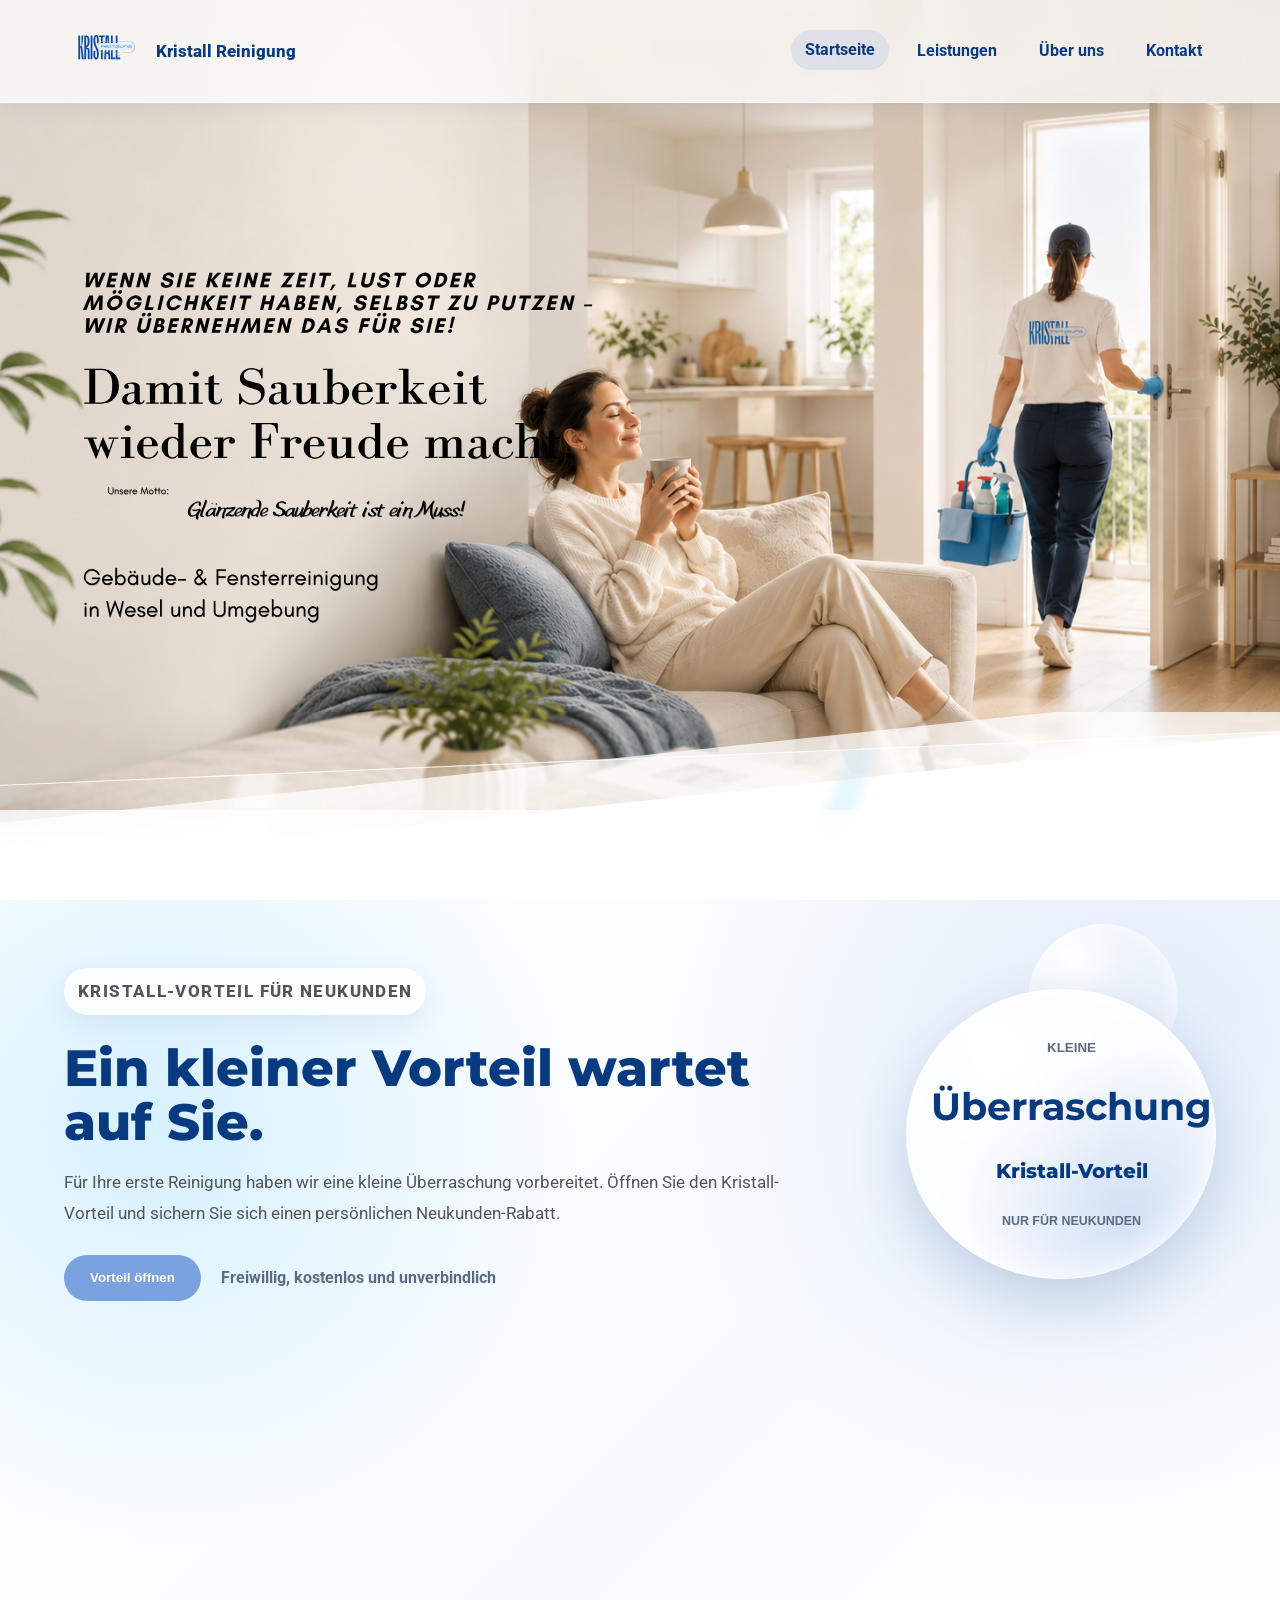
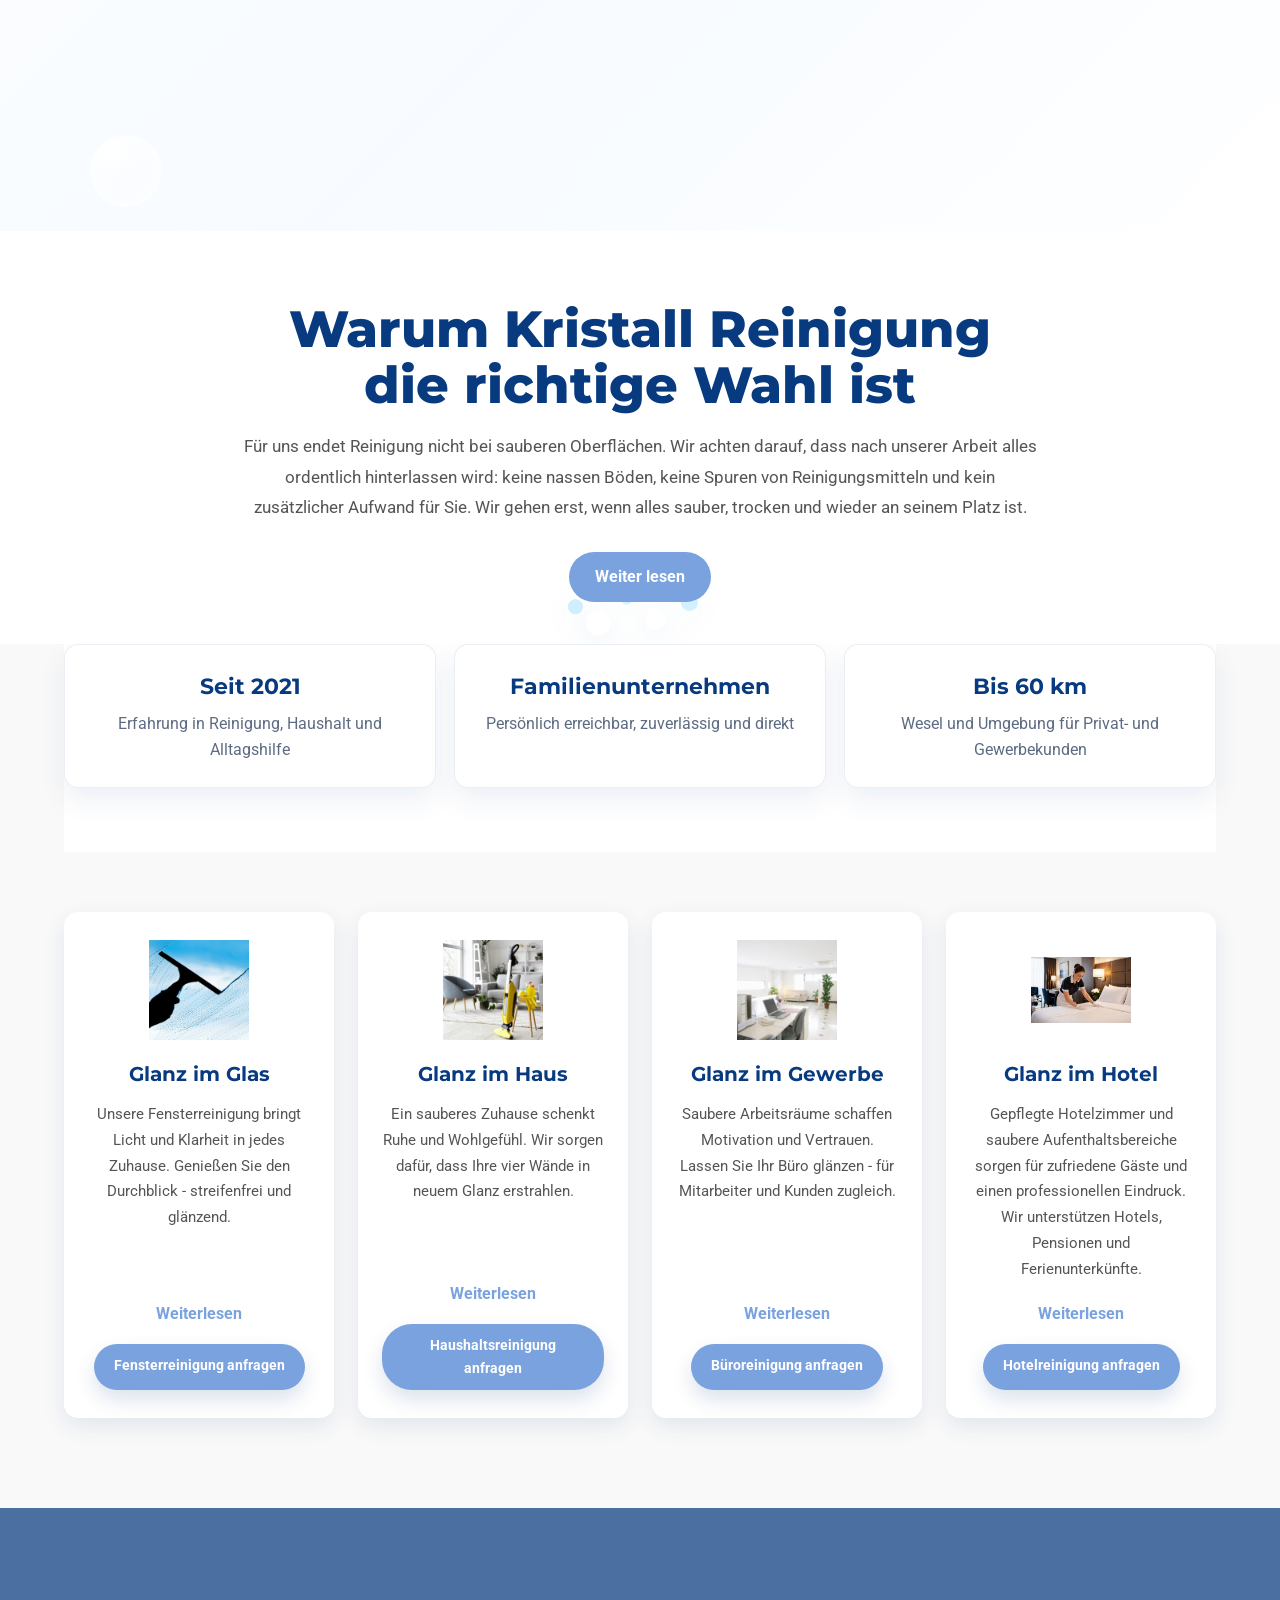
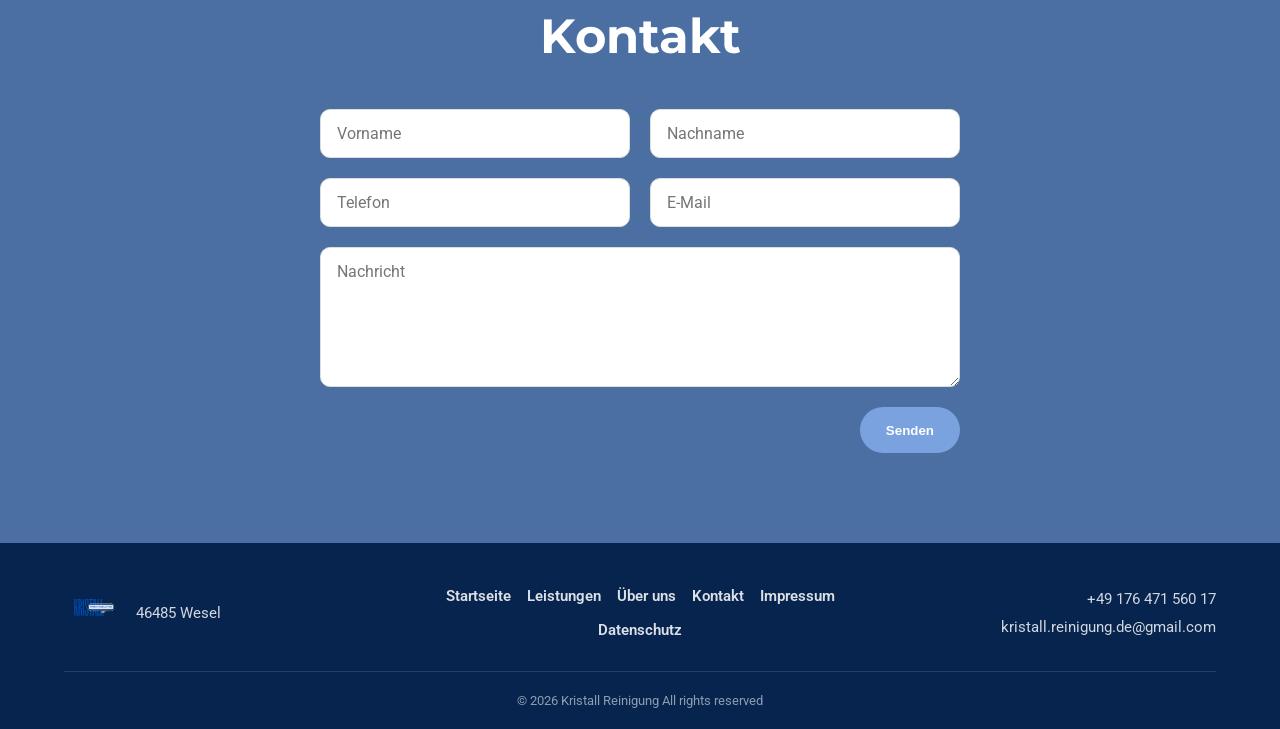
==== commit e6fd0346: "Refine homepage promo and update SEO details" ====
--- a/index.html
+++ b/index.html
@@ -3,7 +3,9 @@
 <head>
     <meta charset="UTF-8">
     <meta name="viewport" content="width=device-width, initial-scale=1.0">
-    <title>Kristall Reinigung Wesel</title>
+    <title>Kristall Reinigung Wesel | Fensterreinigung, Haushalt & Gewerbe</title>
+    <meta name="description" content="Kristall Reinigung in Wesel bietet Fensterreinigung, Haushaltsreinigung, Büroreinigung, Hotelreinigung und Alltagshilfe in Wesel und bis zu 60 km Umgebung.">
+    <link rel="canonical" href="https://kristallreinigung-wesel.de/">
 
     <link rel="icon" type="image/png" href="assets/images/kristall-favicon.png">
     <link rel="shortcut icon" type="image/png" href="assets/images/kristall-favicon.png">
@@ -45,55 +47,94 @@
         <img src="assets/images/start-hero.png" class="bg-image" alt="Kristall Reinigung">
         <img src="assets/images/banner-text.svg" class="banner-text" alt="Glänzende Sauberkeit ist ein Muss">
 
-        <div class="hero-bubbles" aria-hidden="true">
-            <span class="bubble bubble-1"></span>
-            <span class="bubble bubble-2"></span>
-            <span class="bubble bubble-3"></span>
-            <span class="bubble bubble-4"></span>
-        </div>
-
         <div class="foam-divider" aria-hidden="true"></div>
     </section>
 
-    <section class="summer-spotlight" id="sommer-angebot">
+    <section class="summer-spotlight" id="kristall-vorteil">
         <div class="container summer-spotlight-inner">
             <div class="summer-copy">
-                <p class="summer-kicker">Sommer-Angebot für Neukunden</p>
-
-                <h2>Heiße Tage? Wir übernehmen das für Sie.</h2>
+                <p class="summer-kicker">Kristall-Vorteil für Neukunden</p>
+
+                <h2>Ein kleiner Vorteil wartet auf Sie.</h2>
 
                 <p>
-                    Ob Fenster, Haushalt, Büro oder Hotel: Im Sommer ist jede Entlastung
-                    willkommen. Starten Sie unsere Rabatt-Blase und sichern Sie sich zufällig
-                    bis zu 20% Rabatt auf Ihre erste gebuchte Leistung.
+                    Für Ihre erste Reinigung haben wir eine kleine Überraschung vorbereitet.
+                    Öffnen Sie den Kristall-Vorteil und sichern Sie sich einen persönlichen
+                    Neukunden-Rabatt.
                 </p>
 
                 <div class="summer-actions">
-                    <button class="btn summer-start" type="button" id="startDiscountBubble">
-                        Rabatt-Blase starten
+                    <button
+                        class="btn summer-start"
+                        type="button"
+                        id="openDiscountWheel"
+                        aria-expanded="false"
+                        aria-controls="discountWheelPanel">
+                        Vorteil öffnen
                     </button>
 
-                    <span>Gültig bis 31.08.2026</span>
-                </div>
-            </div>
-
-            <div class="summer-card" aria-label="Bis zu 20 Prozent Rabatt für Neukunden">
-                <span>Bis zu</span>
-                <strong>20%</strong>
-                <p>Sommer-Rabatt</p>
+                    <span>Freiwillig, kostenlos und unverbindlich</span>
+                </div>
+            </div>
+
+            <button
+                class="summer-card"
+                type="button"
+                id="openDiscountWheelCard"
+                aria-label="Kristall-Vorteil öffnen"
+                aria-controls="discountWheelPanel"
+                aria-expanded="false">
+                <span>Kleine</span>
+                <strong>Überraschung</strong>
+                <p>Kristall-Vorteil</p>
                 <small>Nur für Neukunden</small>
+            </button>
+        </div>
+
+        <div class="container discount-wheel-panel" id="discountWheelPanel" hidden>
+            <div class="discount-wheel-copy">
+                <p class="summer-kicker">Kristall-Glücksrad</p>
+                <h3>Drehen Sie einmal und erhalten Sie Ihren persönlichen Vorteil.</h3>
+                <p>
+                    Der Rabattcode wird gespeichert und bei Ihrer Anfrage automatisch
+                    mitgesendet.
+                </p>
+                <small>Nur für Neukunden. Nicht mit anderen Aktionen kombinierbar. Gültig bis 30.11.2026.</small>
+            </div>
+
+            <div class="discount-wheel-wrap">
+                <div class="discount-pointer" aria-hidden="true"></div>
+                <div class="discount-wheel" id="discountWheel" aria-hidden="true">
+                    <span style="--i: 0;">5%</span>
+                    <span style="--i: 1;">10%</span>
+                    <span style="--i: 2;">15%</span>
+                    <span style="--i: 3;">20%</span>
+                    <span style="--i: 4;">10%</span>
+                    <span style="--i: 5;">15%</span>
+                </div>
+                <button class="btn discount-spin" type="button" id="spinDiscountWheel">
+                    Glücksrad drehen
+                </button>
+            </div>
+
+            <div class="discount-result-inline" id="discountResultInline" hidden>
+                <span>Glückwunsch!</span>
+                <strong>Ihr Kristall-Vorteil: <span id="discount-value">10</span>% Rabatt</strong>
+                <p>Ihr Rabattcode für Neukunden:</p>
+                <b id="discount-code">KRISTALL-10</b>
+                <a href="#contact">Rabatt sichern / Termin vereinbaren</a>
             </div>
         </div>
     </section>
 
     <section class="welcome-section">
         <div class="hero-content container">
-            <h1 class="hero-title">Willkommen bei Kristall Reinigung</h1>
+            <h1 class="hero-title">Warum Kristall Reinigung die richtige Wahl ist</h1>
             <p class="hero-subtitle">
-                Kristall Reinigung ist ein Familienunternehmen aus Wesel. Seit 2021 unterstützen
-                wir private Haushalte, Büros, Hotels und Gewerbekunden mit zuverlässiger Reinigung.
-                Unsere Kunden schätzen gründliche Arbeit, Pünktlichkeit und klare Absprachen.
-                Wir sind in Wesel und bis zu 60 km Umgebung für Sie da.
+                Für uns endet Reinigung nicht bei sauberen Oberflächen. Wir achten darauf,
+                dass nach unserer Arbeit alles ordentlich hinterlassen wird: keine nassen Böden,
+                keine Spuren von Reinigungsmitteln und kein zusätzlicher Aufwand für Sie.
+                Wir gehen erst, wenn alles sauber, trocken und wieder an seinem Platz ist.
             </p>
             <a href="services.html" class="btn">Weiter lesen</a>
         </div>
@@ -200,21 +241,6 @@
         </div>
     </section>
 </main>
-
-<div class="discount-game" id="discountGame" aria-live="polite" hidden>
-    <button class="discount-bubble" type="button" aria-label="Rabatt-Blase platzen lassen">
-        <span class="discount-bubble-text">Fang<br>die Blase!</span>
-    </button>
-
-    <div class="discount-result" hidden>
-        <span class="discount-small">Glückwunsch!</span>
-        <strong><span id="discount-value">10</span>% Sommer-Rabatt</strong>
-        <p>Ihr Rabattcode für Neukunden:</p>
-        <b id="discount-code">KRISTALL-10</b>
-        <small class="discount-valid">Gültig bis 31.08.2026</small>
-        <a href="#contact">Rabatt sichern / Termin vereinbaren</a>
-    </div>
-</div>
 
 <footer class="footer">
     <div class="container footer-content">
@@ -241,10 +267,10 @@
     </div>
 
     <div class="footer-bottom">
-        <p>© 2025 Kristall Reinigung All rights reserved</p>
+        <p>© 2026 Kristall Reinigung All rights reserved</p>
     </div>
 </footer>
 
 <script src="scripts/index.js"></script>
 </body>
-</html>+</html>
--- a/styles/index.css
+++ b/styles/index.css
@@ -26,101 +26,57 @@
     z-index: 3;
 }
 
-.hero-bubbles {
-    position: absolute;
-    inset: 0;
-    z-index: 4;
-    pointer-events: none;
-}
-
-.bubble {
-    position: absolute;
-    display: block;
-    border-radius: 50%;
-    background:
-        radial-gradient(circle at 30% 25%, rgba(255, 255, 255, 0.95), rgba(255, 255, 255, 0.22) 28%, transparent 48%),
-        rgba(255, 255, 255, 0.22);
-    box-shadow:
-        inset 0 0 22px rgba(255, 255, 255, 0.72),
-        0 16px 28px rgba(8, 58, 128, 0.12);
-    backdrop-filter: blur(2px);
-}
-
-.bubble-1 {
-    width: 76px;
-    height: 76px;
-    right: 7%;
-    top: 25%;
-    animation: floatBubble 7s ease-in-out infinite;
-}
-
-.bubble-2 {
-    width: 42px;
-    height: 42px;
-    right: 23%;
-    bottom: 22%;
-    animation: floatBubble 6s ease-in-out infinite reverse;
-}
-
-.bubble-3 {
-    width: 54px;
-    height: 54px;
-    left: 48%;
-    top: 36%;
-    animation: floatBubble 8s ease-in-out infinite;
-}
-
-.bubble-4 {
-    width: 34px;
-    height: 34px;
-    left: 37%;
-    bottom: 29%;
-    animation: floatBubble 5s ease-in-out infinite reverse;
-}
-
-@keyframes floatBubble {
-    0%,
-    100% {
-        margin-top: 0;
-    }
-
-    50% {
-        margin-top: -22px;
-    }
-}
-
 .foam-divider {
     position: absolute;
-    left: -3%;
-    right: -3%;
+    left: 0;
+    right: 0;
     bottom: -2px;
-    height: 185px;
+    height: 190px;
     z-index: 6;
     pointer-events: none;
     background:
-        radial-gradient(circle at 3% 72%, #ffffff 0 46px, transparent 47px),
-        radial-gradient(circle at 9% 58%, #ffffff 0 72px, transparent 73px),
-        radial-gradient(circle at 17% 76%, #ffffff 0 54px, transparent 55px),
-        radial-gradient(circle at 25% 55%, #ffffff 0 86px, transparent 87px),
-        radial-gradient(circle at 36% 76%, #ffffff 0 60px, transparent 61px),
-        radial-gradient(circle at 47% 52%, #ffffff 0 92px, transparent 93px),
-        radial-gradient(circle at 59% 75%, #ffffff 0 58px, transparent 59px),
-        radial-gradient(circle at 70% 56%, #ffffff 0 84px, transparent 85px),
-        radial-gradient(circle at 82% 74%, #ffffff 0 62px, transparent 63px),
-        radial-gradient(circle at 93% 58%, #ffffff 0 76px, transparent 77px),
-        linear-gradient(to bottom, transparent 0%, #ffffff 62%, #ffffff 100%);
-}
-
-/* Sommer-Angebot */
+        linear-gradient(174deg, transparent 0 34%, rgba(255, 255, 255, 0.72) 34.3% 48%, #ffffff 48.4% 100%);
+    backdrop-filter: blur(1px);
+}
+
+.foam-divider::before {
+    content: "";
+    position: absolute;
+    left: -8%;
+    right: -8%;
+    top: 46px;
+    height: 92px;
+    border-top: 1px solid rgba(255, 255, 255, 0.76);
+    border-bottom: 1px solid rgba(191, 233, 255, 0.36);
+    background:
+        linear-gradient(105deg, transparent 0 22%, rgba(255, 255, 255, 0.58) 23% 25%, transparent 26% 100%),
+        linear-gradient(112deg, transparent 0 62%, rgba(191, 233, 255, 0.34) 63% 64%, transparent 65% 100%),
+        linear-gradient(172deg, rgba(255, 255, 255, 0.18), rgba(255, 255, 255, 0.72));
+    transform: rotate(-2.4deg);
+    box-shadow: 0 -14px 34px rgba(255, 255, 255, 0.18);
+}
+
+.foam-divider::after {
+    content: "";
+    position: absolute;
+    left: 0;
+    right: 0;
+    bottom: 0;
+    height: 92px;
+    background:
+        linear-gradient(to bottom, rgba(255, 255, 255, 0.78), #ffffff 42%, #ffffff 100%);
+}
+
+/* Kristall-Vorteil */
 
 .summer-spotlight {
     position: relative;
-    padding: 72px 0;
+    padding: 68px 0;
     overflow: hidden;
     background:
-        radial-gradient(circle at 12% 22%, rgba(191, 233, 255, 0.8), transparent 30%),
-        radial-gradient(circle at 88% 18%, rgba(122, 162, 223, 0.24), transparent 34%),
-        linear-gradient(135deg, #ffffff 0%, #eef8ff 54%, #ffffff 100%);
+        radial-gradient(circle at 12% 24%, rgba(191, 233, 255, 0.62), transparent 32%),
+        radial-gradient(circle at 88% 18%, rgba(122, 162, 223, 0.18), transparent 34%),
+        linear-gradient(135deg, #ffffff 0%, #f7fbff 56%, #ffffff 100%);
 }
 
 .summer-spotlight::before,
@@ -182,7 +138,7 @@
     margin-bottom: 18px;
     color: var(--dark);
     font-family: var(--font-heading);
-    font-size: clamp(2.1rem, 5vw, 4.2rem);
+    font-size: clamp(2rem, 4vw, 3.35rem);
     font-weight: 800;
     line-height: 1.05;
     letter-spacing: 0;
@@ -212,7 +168,7 @@
     position: relative;
     display: grid;
     place-items: center;
-    min-height: 310px;
+    min-height: 290px;
     padding: 34px 24px;
     border: 1px solid rgba(255, 255, 255, 0.72);
     border-radius: 50%;
@@ -225,6 +181,15 @@
         0 26px 60px rgba(8, 58, 128, 0.18);
     text-align: center;
     backdrop-filter: blur(10px);
+    cursor: pointer;
+    transition: transform 0.25s ease, box-shadow 0.25s ease;
+}
+
+.summer-card:hover {
+    transform: translateY(-4px);
+    box-shadow:
+        inset 0 0 34px rgba(255, 255, 255, 0.94),
+        0 30px 64px rgba(8, 58, 128, 0.22);
 }
 
 .summer-card span,
@@ -238,8 +203,8 @@
     display: block;
     color: var(--dark);
     font-family: var(--font-heading);
-    font-size: 5.4rem;
-    line-height: 0.9;
+    font-size: clamp(1.6rem, 3vw, 2.35rem);
+    line-height: 1.05;
 }
 
 .summer-card p {
@@ -254,12 +219,203 @@
     font-size: 0.78rem;
 }
 
+.discount-wheel-panel {
+    position: relative;
+    z-index: 2;
+    display: grid;
+    grid-template-columns: minmax(0, 0.95fr) minmax(260px, 340px) minmax(260px, 0.8fr);
+    gap: 28px;
+    align-items: center;
+    margin-top: 38px;
+    padding: 34px;
+    border: 1px solid rgba(122, 162, 223, 0.18);
+    border-radius: 24px;
+    background:
+        linear-gradient(135deg, rgba(255, 255, 255, 0.94), rgba(238, 248, 255, 0.9)),
+        radial-gradient(circle at 92% 18%, rgba(191, 233, 255, 0.5), transparent 26%);
+    box-shadow: var(--shadow-soft);
+    opacity: 0;
+    transform: translateY(18px);
+    transition: opacity 0.28s ease, transform 0.28s ease;
+}
+
+.discount-wheel-panel.is-open {
+    opacity: 1;
+    transform: translateY(0);
+}
+
+.discount-wheel-copy h3 {
+    margin-bottom: 14px;
+    color: var(--dark);
+    font-family: var(--font-heading);
+    font-size: clamp(1.45rem, 3vw, 2.1rem);
+    line-height: 1.2;
+}
+
+.discount-wheel-copy p {
+    margin-bottom: 12px;
+    color: var(--text-color);
+    line-height: 1.75;
+}
+
+.discount-wheel-copy small {
+    color: var(--muted);
+    font-weight: 700;
+}
+
+.discount-wheel-wrap {
+    position: relative;
+    display: grid;
+    justify-items: center;
+    gap: 18px;
+}
+
+.discount-pointer {
+    position: absolute;
+    top: -3px;
+    z-index: 3;
+    width: 34px;
+    height: 46px;
+    background:
+        linear-gradient(145deg, #ffffff, var(--accent-light));
+    clip-path: polygon(50% 100%, 0 0, 100% 0);
+    filter: drop-shadow(0 7px 10px rgba(8, 58, 128, 0.18));
+}
+
+.discount-wheel {
+    position: relative;
+    width: min(290px, 72vw);
+    aspect-ratio: 1;
+    border: 10px solid rgba(255, 255, 255, 0.86);
+    border-radius: 50%;
+    background:
+        radial-gradient(circle at 50% 50%, #ffffff 0 11%, transparent 12%),
+        conic-gradient(
+            from -30deg,
+            #eef8ff 0deg 60deg,
+            #dff3ff 60deg 120deg,
+            #f7fbff 120deg 180deg,
+            #cfeeff 180deg 240deg,
+            #eef8ff 240deg 300deg,
+            #d9f2ff 300deg 360deg
+        );
+    box-shadow:
+        inset 0 0 28px rgba(255, 255, 255, 0.95),
+        0 18px 42px rgba(8, 58, 128, 0.16);
+    transition: transform 3.2s cubic-bezier(0.12, 0.72, 0.18, 1);
+}
+
+.discount-wheel::before {
+    content: "";
+    position: absolute;
+    inset: 16px;
+    border: 1px solid rgba(8, 58, 128, 0.12);
+    border-radius: 50%;
+}
+
+.discount-wheel::after {
+    content: "";
+    position: absolute;
+    inset: 42%;
+    border-radius: 50%;
+    background:
+        radial-gradient(circle at 30% 20%, #ffffff, var(--accent-light));
+    box-shadow: 0 8px 20px rgba(8, 58, 128, 0.18);
+}
+
+.discount-wheel span {
+    position: absolute;
+    left: 50%;
+    top: 50%;
+    color: var(--dark);
+    font-family: var(--font-heading);
+    font-size: 1.05rem;
+    font-weight: 800;
+    transform:
+        rotate(calc(var(--i) * 60deg))
+        translateY(-96px)
+        rotate(calc(var(--i) * -60deg))
+        translateX(-50%);
+    transform-origin: 0 0;
+}
+
+.discount-spin {
+    padding: 11px 22px;
+}
+
+.discount-result-inline {
+    padding: 24px;
+    border: 1px solid rgba(122, 162, 223, 0.18);
+    border-radius: 22px;
+    background: rgba(255, 255, 255, 0.86);
+    box-shadow: 0 14px 34px rgba(8, 58, 128, 0.1);
+    text-align: center;
+}
+
+.discount-result-inline span {
+    display: block;
+    margin-bottom: 8px;
+    color: var(--muted);
+    font-weight: 800;
+}
+
+.discount-result-inline strong {
+    display: block;
+    color: var(--dark);
+    font-family: var(--font-heading);
+    font-size: 1.35rem;
+    line-height: 1.2;
+}
+
+.discount-result-inline p {
+    margin: 12px 0 6px;
+}
+
+.discount-result-inline b {
+    display: inline-block;
+    margin-bottom: 16px;
+    padding: 9px 15px;
+    border-radius: 999px;
+    background: var(--accent-soft);
+    color: var(--dark);
+}
+
+.discount-result-inline a {
+    display: inline-block;
+    padding: 11px 18px;
+    border-radius: 999px;
+    background: var(--dark);
+    color: #ffffff;
+    font-weight: 800;
+    text-decoration: none;
+}
+
 /* Welcome and trust */
 
 .welcome-section {
+    position: relative;
     padding: 70px 0 42px;
     background: #ffffff;
     text-align: center;
+    overflow: hidden;
+}
+
+.welcome-section::after {
+    content: "";
+    position: absolute;
+    left: 50%;
+    bottom: 6px;
+    width: 190px;
+    height: 54px;
+    transform: translateX(-50%);
+    pointer-events: none;
+    background:
+        radial-gradient(circle at 16% 42%, rgba(191, 233, 255, 0.75) 0 7px, transparent 8px),
+        radial-gradient(circle at 28% 72%, rgba(255, 255, 255, 0.95) 0 12px, transparent 13px),
+        radial-gradient(circle at 43% 28%, rgba(191, 233, 255, 0.64) 0 5px, transparent 6px),
+        radial-gradient(circle at 58% 66%, rgba(255, 255, 255, 0.95) 0 10px, transparent 11px),
+        radial-gradient(circle at 76% 34%, rgba(191, 233, 255, 0.68) 0 8px, transparent 9px);
+    filter: drop-shadow(0 8px 14px rgba(8, 58, 128, 0.08));
 }
 
 .hero-content {
@@ -522,218 +678,6 @@
     color: var(--dark);
 }
 
-/* Discount game */
-
-.discount-game {
-    position: fixed;
-    inset: 0;
-    z-index: 900;
-    pointer-events: none;
-}
-
-.discount-bubble {
-    position: absolute;
-    z-index: 901;
-    left: 72vw;
-    top: 34vh;
-    width: 150px;
-    height: 150px;
-    border: none;
-    border-radius: 50%;
-    cursor: pointer;
-    pointer-events: auto;
-    touch-action: manipulation;
-    color: var(--dark);
-    font-weight: 800;
-    background:
-        radial-gradient(circle at 30% 25%, rgba(255, 255, 255, 0.98), rgba(255, 255, 255, 0.18) 24%, transparent 42%),
-        radial-gradient(circle at 70% 75%, rgba(122, 162, 223, 0.38), transparent 45%),
-        rgba(255, 255, 255, 0.46);
-    box-shadow:
-        inset 0 0 24px rgba(255, 255, 255, 0.95),
-        0 18px 35px rgba(8, 58, 128, 0.24);
-    backdrop-filter: blur(4px);
-    animation: roamingBubblePage 12s ease-in-out infinite alternate;
-}
-
-.discount-bubble:hover {
-    transform: scale(1.04);
-}
-
-.discount-bubble-text {
-    display: block;
-    font-size: 0.9rem;
-    line-height: 1.15;
-    pointer-events: none;
-}
-
-.discount-bubble.is-popped {
-    display: none;
-}
-
-.discount-result {
-    position: fixed;
-    z-index: 3002;
-    right: 24px;
-    bottom: 24px;
-    width: min(360px, calc(100% - 32px));
-    padding: 28px 24px;
-    border-radius: 28px;
-    background: #ffffff;
-    color: var(--dark);
-    box-shadow: 0 30px 80px rgba(8, 58, 128, 0.28);
-    pointer-events: auto;
-    text-align: center;
-    transform: translateY(14px) scale(0.96);
-    opacity: 0;
-    transition: opacity 0.25s ease, transform 0.25s ease;
-}
-
-.discount-result.is-visible {
-    opacity: 1;
-    transform: translateY(0) scale(1);
-}
-
-.discount-result::before {
-    content: "Nur für Neukunden";
-    display: inline-flex;
-    margin-bottom: 12px;
-    padding: 7px 13px;
-    border-radius: 999px;
-    background: var(--accent-soft);
-    color: var(--dark);
-    font-size: 0.78rem;
-    font-weight: 800;
-    text-transform: uppercase;
-    letter-spacing: 0.06em;
-}
-
-.discount-result strong {
-    display: block;
-    margin: 6px 0;
-    font-size: 2.4rem;
-    line-height: 1;
-}
-
-.discount-result p {
-    margin: 8px 0;
-    color: var(--muted);
-}
-
-.discount-result b {
-    display: inline-block;
-    margin: 8px 0 10px;
-    padding: 9px 16px;
-    border-radius: 999px;
-    background: var(--accent-soft);
-    color: var(--dark);
-}
-
-.discount-valid {
-    display: block;
-    margin: 0 0 16px;
-    color: var(--muted);
-    font-size: 0.82rem;
-    font-weight: 700;
-}
-
-.discount-result a {
-    display: inline-block;
-    padding: 12px 20px;
-    border-radius: 999px;
-    background: var(--dark);
-    color: #ffffff;
-    text-decoration: none;
-    font-weight: 800;
-}
-
-.discount-result a:hover {
-    background: #0949a8;
-}
-
-.discount-small {
-    display: block;
-    font-size: 0.9rem;
-    color: var(--muted);
-}
-
-.bubble-splash {
-    position: fixed;
-    width: 14px;
-    height: 14px;
-    z-index: 4000;
-    border-radius: 50%;
-    pointer-events: none;
-    background:
-        radial-gradient(circle at 30% 25%, #ffffff, rgba(255, 255, 255, 0.3) 45%, rgba(122, 162, 223, 0.18));
-    box-shadow: inset 0 0 8px rgba(255, 255, 255, 0.95);
-    animation: bubbleSplash 0.85s ease-out forwards;
-}
-
-@keyframes bubbleSplash {
-    0% {
-        opacity: 1;
-        transform: translate(-50%, -50%) scale(0.4);
-    }
-
-    100% {
-        opacity: 0;
-        transform: translate(calc(-50% + var(--move-x)), calc(-50% + var(--move-y))) scale(1.4);
-    }
-}
-
-@keyframes roamingBubblePage {
-    0% {
-        left: 72vw;
-        top: 22vh;
-    }
-
-    18% {
-        left: 82vw;
-        top: 64vh;
-    }
-
-    36% {
-        left: 48vw;
-        top: 76vh;
-    }
-
-    54% {
-        left: 16vw;
-        top: 58vh;
-    }
-
-    72% {
-        left: 28vw;
-        top: 24vh;
-    }
-
-    100% {
-        left: 76vw;
-        top: 38vh;
-    }
-}
-
-.discount-close {
-    position: absolute;
-    top: 14px;
-    right: 16px;
-    width: 34px;
-    height: 34px;
-    border: none;
-    border-radius: 50%;
-    background: var(--accent-soft);
-    color: var(--dark);
-    font-size: 1.6rem;
-    line-height: 1;
-    cursor: pointer;
-    font-weight: 700;
-}
-
-.discount-close:hover {
-    background: #d9f2ff;
-}
-
 .discount-saved-badge {
     position: fixed;
     right: 24px;
@@ -789,18 +733,11 @@
 
     .foam-divider {
         height: 120px;
-        background:
-            radial-gradient(circle at 4% 88%, #ffffff 0 30px, transparent 31px),
-            radial-gradient(circle at 10% 78%, #ffffff 0 44px, transparent 45px),
-            radial-gradient(circle at 18% 88%, #ffffff 0 34px, transparent 35px),
-            radial-gradient(circle at 28% 76%, #ffffff 0 50px, transparent 51px),
-            radial-gradient(circle at 40% 88%, #ffffff 0 36px, transparent 37px),
-            radial-gradient(circle at 52% 76%, #ffffff 0 52px, transparent 53px),
-            radial-gradient(circle at 64% 88%, #ffffff 0 34px, transparent 35px),
-            radial-gradient(circle at 76% 78%, #ffffff 0 48px, transparent 49px),
-            radial-gradient(circle at 88% 88%, #ffffff 0 36px, transparent 37px),
-            radial-gradient(circle at 98% 80%, #ffffff 0 42px, transparent 43px),
-            linear-gradient(to bottom, transparent 0%, #ffffff 58%, #ffffff 100%);
+    }
+
+    .foam-divider::before {
+        top: -44px;
+        height: 104px;
     }
 
     .welcome-section::before {
@@ -831,6 +768,13 @@
         margin: 0 auto;
     }
 
+    .discount-wheel-panel {
+        grid-template-columns: 1fr;
+        max-width: 680px;
+        padding: 28px;
+        text-align: center;
+    }
+
     .trust-section {
         grid-template-columns: 1fr;
         max-width: 620px;
@@ -871,6 +815,11 @@
         height: 95px;
     }
 
+    .foam-divider::before {
+        top: -34px;
+        height: 82px;
+    }
+
     .summer-spotlight {
         padding: 44px 0;
     }
@@ -898,7 +847,30 @@
     }
 
     .summer-card strong {
-        font-size: 4.5rem;
+        font-size: 1.8rem;
+    }
+
+    .discount-wheel-panel {
+        margin-top: 28px;
+        padding: 22px 18px;
+        border-radius: 18px;
+    }
+
+    .discount-wheel {
+        width: min(250px, 78vw);
+    }
+
+    .discount-wheel span {
+        font-size: 0.92rem;
+        transform:
+            rotate(calc(var(--i) * 60deg))
+            translateY(-82px)
+            rotate(calc(var(--i) * -60deg))
+            translateX(-50%);
+    }
+
+    .discount-result-inline {
+        padding: 20px 16px;
     }
 
     .welcome-section::before {
@@ -924,30 +896,9 @@
         font-size: 0.88rem;
     }
 
-    .discount-bubble {
-        width: 112px;
-        height: 112px;
-        left: 62vw;
-        top: 66vh;
-    }
-
-    .discount-result {
-        right: 14px;
-        bottom: 14px;
-        width: calc(100% - 28px);
-        max-height: 72vh;
-        overflow-y: auto;
-        padding: 26px 20px 22px;
-    }
-
-    .discount-close {
-        top: 10px;
-        right: 10px;
-    }
-
     .discount-saved-badge {
         right: 14px;
         bottom: 14px;
         width: calc(100% - 28px);
     }
-}+}
